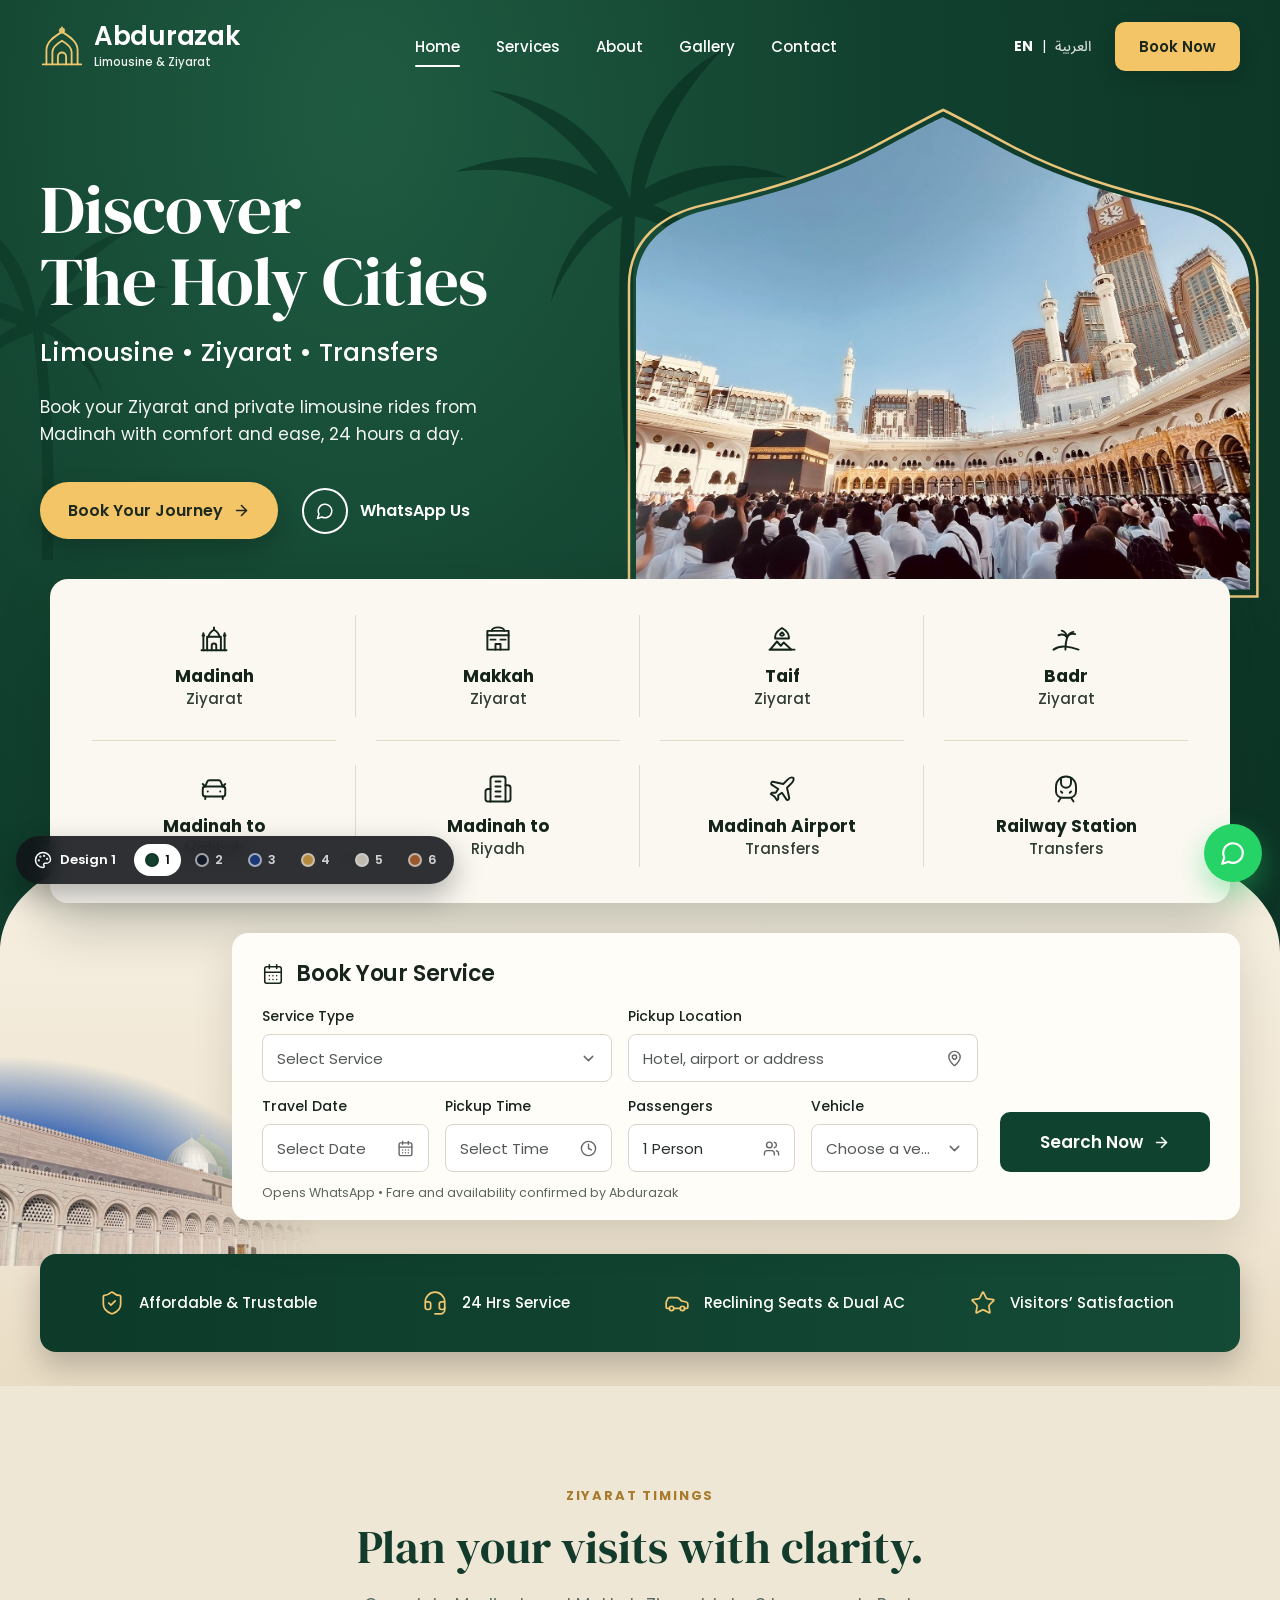
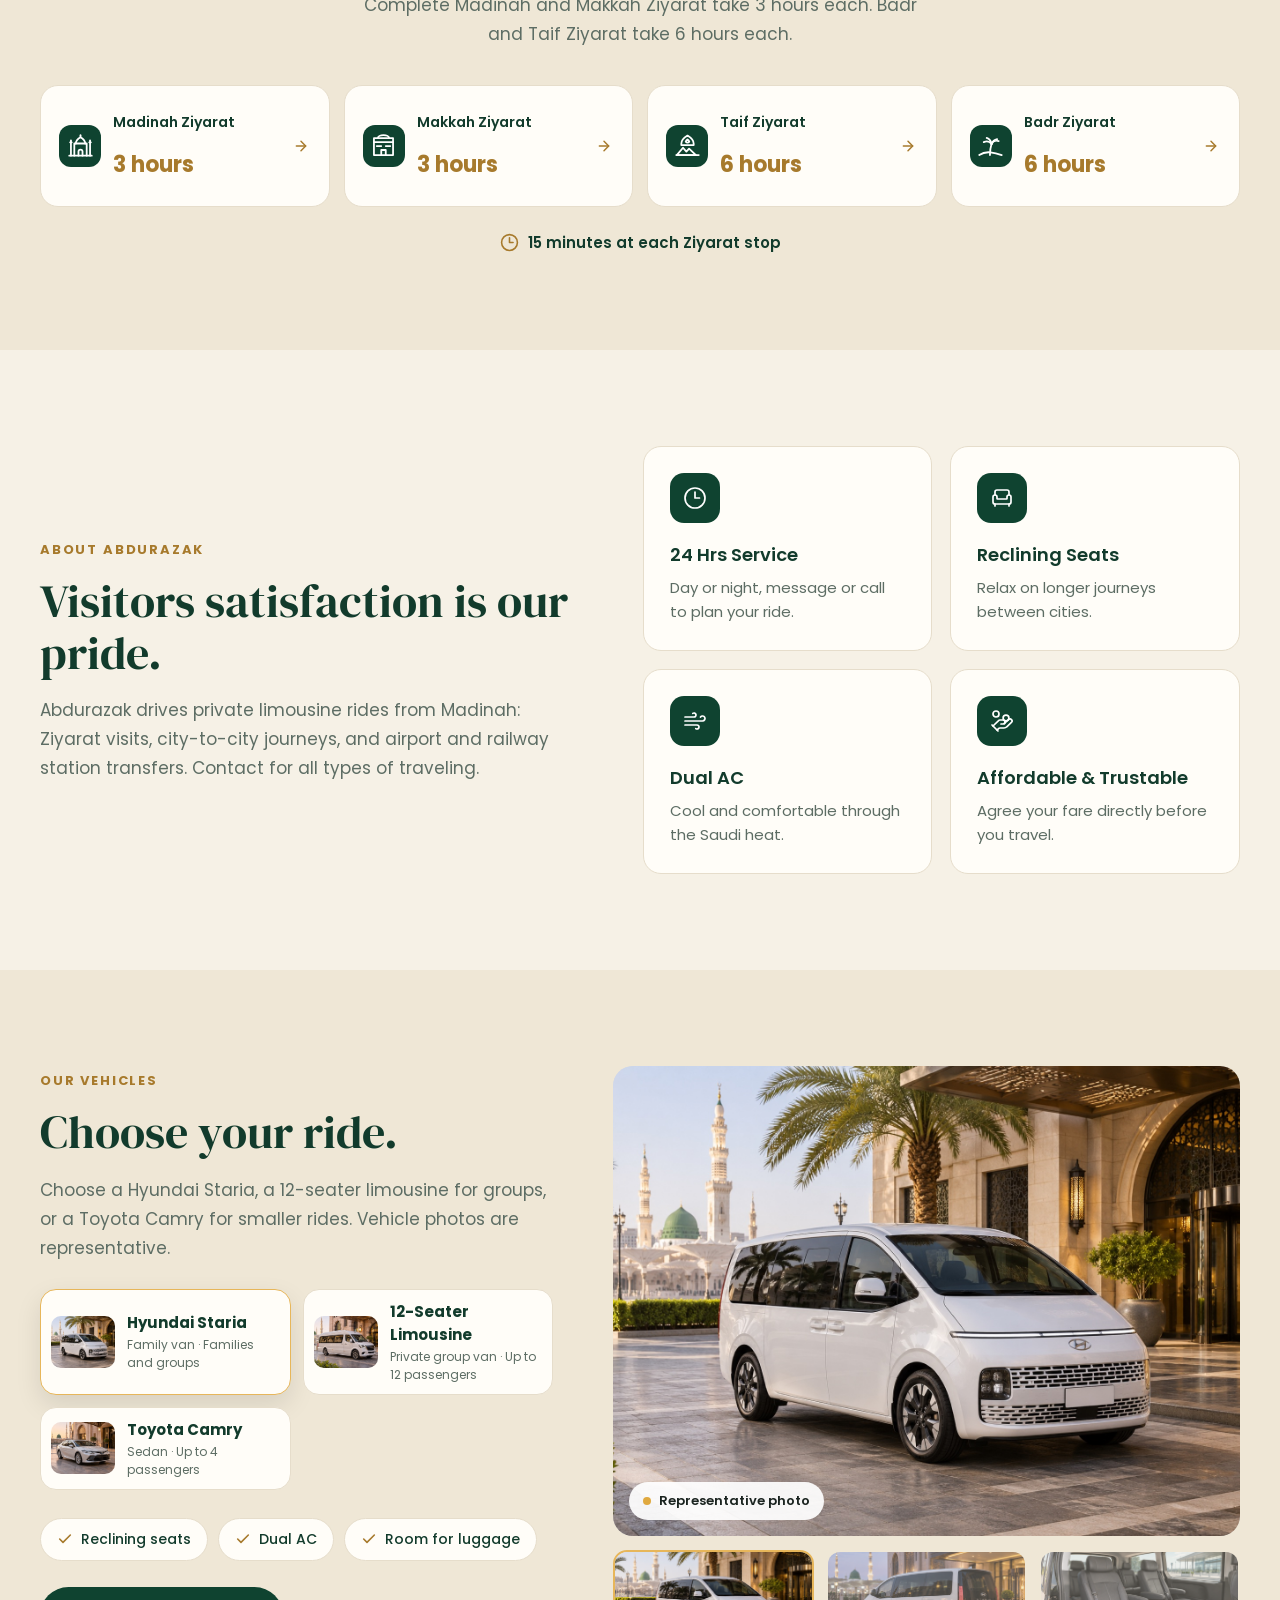
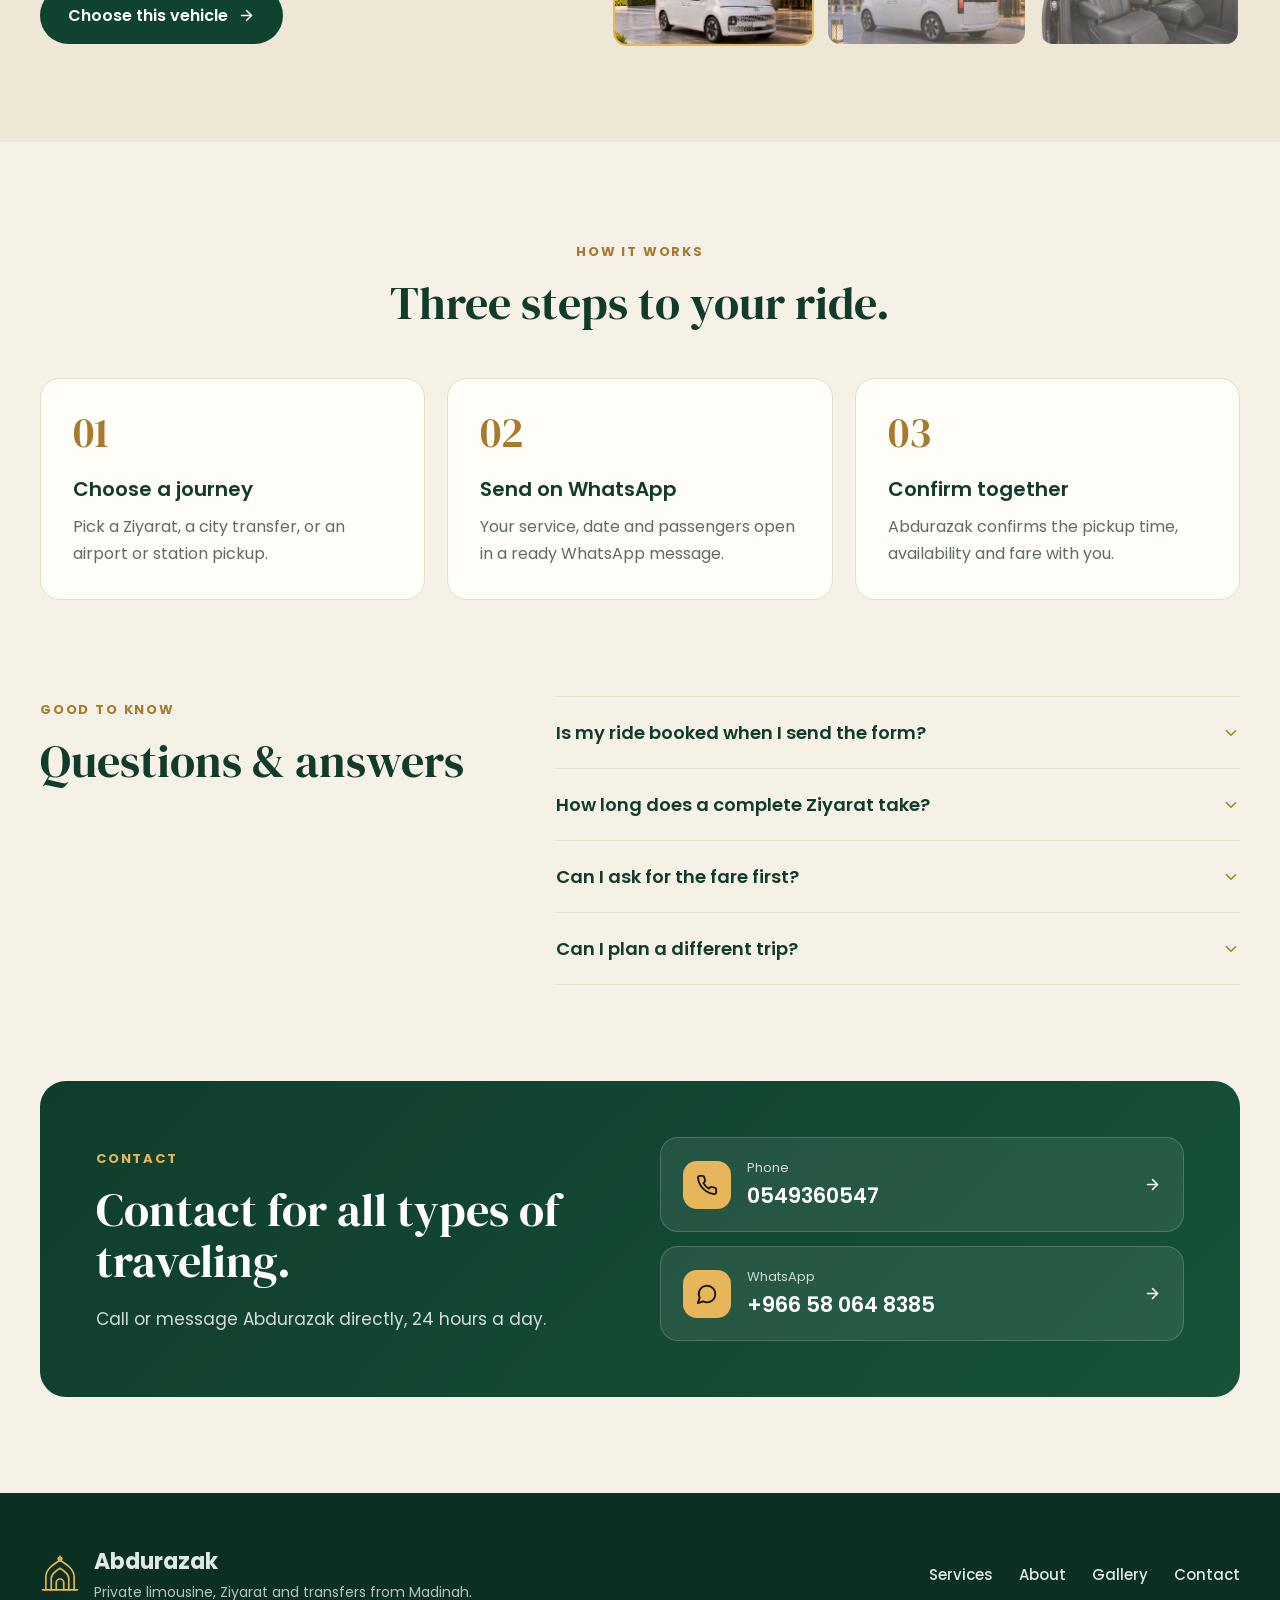
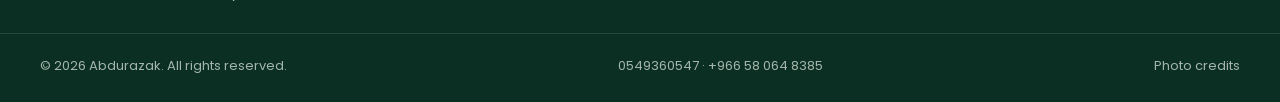
==== index.html @ 6a32e909 "Publish Abdurazak Limousine website" ====
<!doctype html>
<html lang="en">
  <head>
    <meta charset="UTF-8" />
    <meta name="viewport" content="width=device-width, initial-scale=1.0" />
    <meta name="theme-color" content="#123f2e" />
    <meta name="description" content="Private limousine rides, Ziyarat journeys and airport transfers in Madinah, Makkah, Taif, Badr and Riyadh. Request your ride with Abdurazak on WhatsApp." />
    <title>Abdurazak Limousine | Madinah Ziyarat & Private Transfers</title>
    <link rel="icon" href="/favicon.svg" type="image/svg+xml" />
    <link rel="preconnect" href="https://fonts.googleapis.com" />
    <link rel="preconnect" href="https://fonts.gstatic.com" crossorigin />
    <link href="https://fonts.googleapis.com/css2?family=DM+Serif+Display&family=Noto+Naskh+Arabic:wght@500;600;700&family=Noto+Sans+Arabic:wght@400;500;600;700&family=Poppins:wght@400;500;600;700&display=swap" rel="stylesheet" />
    <script type="module" crossorigin src="/assets/index-DQQ8prH4.js"></script>
    <link rel="stylesheet" crossorigin href="/assets/index-BXxhXwgv.css">
  </head>
  <body>
    <div id="root"></div>
  </body>
</html>
---- assets/index-BXxhXwgv.css ----
:root{--sans: "Poppins", system-ui, -apple-system, "Segoe UI", sans-serif;--serif: "DM Serif Display", Georgia, "Times New Roman", serif;--ar-sans: "Noto Sans Arabic", "Poppins", system-ui, sans-serif;--ar-serif: "Noto Naskh Arabic", "Noto Sans Arabic", serif;color-scheme:light}*{box-sizing:border-box}html{scroll-behavior:smooth}body{margin:0;min-width:320px;font-family:var(--sans);-webkit-font-smoothing:antialiased;text-rendering:optimizeLegibility}img{display:block;max-width:100%}button,input,select{font:inherit;color:inherit}button{cursor:pointer}a{color:inherit;text-decoration:none}h1,h2,h3,p{margin:0}option{color:#17201c;background:#fff}:focus-visible{outline:3px solid #f0b94f;outline-offset:3px}section,[id]{scroll-margin-top:20px}.site{--head: var(--serif);--hdr-ink: #fff;--logo: #f0c66e;--book-bg: #f3c566;--book-ink: #1b261d;--book-radius: 10px;--nav-line: currentColor;min-height:100vh;background:var(--bg);color:var(--ink);overflow-x:clip;font-family:var(--sans)}html[lang=ar-SA] .site{--sans: var(--ar-sans);--serif: var(--ar-serif)}html[lang=ar-SA] h1,html[lang=ar-SA] h2{letter-spacing:0!important}[dir=rtl] .dir-arrow{transform:scaleX(-1)}.skip-link{position:absolute;top:8px;inset-inline-start:12px;z-index:100;width:1px;height:1px;overflow:hidden;clip-path:inset(50%);white-space:nowrap;background:#fff;color:#111;border-radius:8px}.skip-link:focus{width:auto;height:auto;padding:10px 16px;clip-path:none}.d-emerald{--bg: #f6f1e6;--surface: #fffdf8;--surface-alt: #efe7d6;--ink: #123b2c;--muted: #5d6d64;--accent: #e7b65a;--accent-text: #a77a2c;--brand: #0f4330;--brand-ink: #fff;--line: #e6ddcb;--panel: linear-gradient(135deg, #0f3d2c, #175239);--panel-ink: #fff;--footer-bg: #0b2f22;--footer-ink: #dfe9e3;--hdr-ink: #fff;--logo: #f0c66e;--book-bg: #f3c566;--book-ink: #1b261d}.d-midnight{--bg: #0a1222;--surface: #111c33;--surface-alt: #0d172c;--ink: #f3eee2;--muted: #a8b1c4;--accent: #e2b462;--accent-text: #e2b462;--brand: #e2b462;--brand-ink: #161006;--line: rgba(226, 180, 98, .2);--panel: linear-gradient(135deg, #16274f, #0c1630);--panel-ink: #fff;--footer-bg: #060b17;--footer-ink: #c9cfdd;--hdr-ink: #fff;--logo: #e2b462;--book-bg: linear-gradient(180deg, #f6d690, #d9a14a);--book-ink: #1a1408;--nav-line: #e2b462;color-scheme:dark}.d-sky{--head: var(--sans);--bg: #eef4fb;--surface: #fff;--surface-alt: #e2ebf7;--ink: #13306b;--muted: #566789;--accent: #d6a548;--accent-text: #2a5fc0;--brand: #173a8a;--brand-ink: #fff;--line: #d9e3f1;--panel: linear-gradient(135deg, #173a8a, #1f4fae);--panel-ink: #fff;--footer-bg: #0f2a66;--footer-ink: #dfe7f7;--hdr-ink: #13306b;--logo: #173a8a;--book-bg: #173a8a;--book-ink: #fff;--book-radius: 999px;--nav-line: #d6a548}.d-horizon{--bg: #fbfaf6;--surface: #fff;--surface-alt: #f2eee3;--ink: #1d2a24;--muted: #5d6862;--accent: #f2c160;--accent-text: #a97923;--brand: #123f2f;--brand-ink: #fff;--line: #ebe5d8;--panel: linear-gradient(120deg, #0f3a2b, #155038);--panel-ink: #fff;--footer-bg: #0e2f23;--footer-ink: #dfe9e3;--hdr-ink: #fff;--logo: #f2c160;--book-bg: #f3c566;--book-ink: #1d1a10;--nav-line: #fff}.d-heritage{--bg: #f3eee4;--surface: #fffdf9;--surface-alt: #ebe3d4;--ink: #133e2d;--muted: #5f6b5f;--accent: #c7a66b;--accent-text: #93733a;--brand: #174a33;--brand-ink: #fff;--line: #e2d9c8;--panel: linear-gradient(135deg, #174a33, #1f5c41);--panel-ink: #fff;--footer-bg: #123a28;--footer-ink: #e2ebe5;--hdr-ink: #1d2b24;--logo: #174a33;--book-bg: #174a33;--book-ink: #fff;--nav-line: #174a33}.d-dune{--head: var(--sans);--bg: #f8f1e6;--surface: #fffaf3;--surface-alt: #f1e4d2;--ink: #2a190f;--muted: #76604f;--accent: #f29a2e;--accent-text: #bf6512;--brand: #4b2614;--brand-ink: #fff;--line: #eadbc8;--panel: linear-gradient(135deg, #4b2614, #6a3719);--panel-ink: #fff;--footer-bg: #3a1d0e;--footer-ink: #f1e2d3;--hdr-ink: #fff;--logo: #fff;--book-bg: #4b2614;--book-ink: #fff;--nav-line: #fff}.hdr{position:relative;z-index:30;display:flex;align-items:center;justify-content:space-between;gap:24px;max-width:1360px;margin:0 auto;padding:22px 40px;color:var(--hdr-ink)}.brand{display:flex;align-items:center;gap:10px;flex-shrink:0}.logo-mark{color:var(--logo);flex-shrink:0}.brand-text strong{display:block;font-size:26px;font-weight:600;line-height:1;letter-spacing:-.01em}.brand-text small{display:block;margin-top:5px;font-size:11.5px;font-weight:500;opacity:.92;white-space:nowrap}.hdr-nav{display:flex;align-items:center;gap:36px}.hdr-nav a{position:relative;padding:6px 0;font-size:15px;font-weight:500}.hdr-nav a.current:after{content:"";position:absolute;inset-inline:0;bottom:-3px;height:2px;border-radius:2px;background:var(--nav-line)}.hdr-nav a:hover{opacity:.8}.hdr-actions{display:flex;align-items:center;gap:22px}.lang-toggle{display:flex;align-items:center;gap:7px;font-size:14px}.lang-toggle button{border:0;background:none;padding:4px 2px;font-weight:500;opacity:.82}.lang-toggle button.on{font-weight:700;opacity:1}.lang-toggle button[lang=ar]{font-family:var(--ar-sans)}.hdr-book{border:0;border-radius:var(--book-radius);padding:13px 24px;background:var(--book-bg);color:var(--book-ink);font-size:15px;font-weight:600;white-space:nowrap;box-shadow:0 8px 20px #00000024;transition:transform .2s}.hdr-book:hover{transform:translateY(-1px)}.hdr-menu{display:none;border:0;background:none;color:var(--hdr-ink);padding:6px}.hero-actions{display:flex;align-items:center;flex-wrap:wrap;gap:24px}.btn{display:inline-flex;align-items:center;justify-content:center;gap:10px;border:0;border-radius:999px;padding:16px 28px;font-size:16px;font-weight:600;white-space:nowrap;transition:transform .2s,box-shadow .2s,filter .2s}.btn:hover{transform:translateY(-2px);filter:brightness(1.04)}.btn-gold{background:#f3c566;color:#1d2a1f;box-shadow:0 10px 24px #0003}.btn-goldgrad{background:linear-gradient(180deg,#f6d690,#d79f47);color:#1a1408;border-radius:14px;padding:17px 34px;box-shadow:0 10px 26px #d99f4740}.btn-ghost-gold{background:#0a122266;color:#fff;border:1px solid rgba(226,180,98,.75);border-radius:14px;padding:16px 28px}.btn-navy{background:#173a8a;color:#fff;box-shadow:0 10px 22px #173a8a40}.btn-green{background:#174a33;color:#fff;box-shadow:0 10px 22px #174a3338}.btn-light{background:#fbf8f2;color:#1d2b24;border:1px solid #e1d8c8;box-shadow:0 6px 16px #3c2d141a;padding:14px 24px;font-size:15px}.btn-brown{background:#4b2614;color:#fff;box-shadow:0 10px 22px #4b261440}.wa-circle{display:inline-flex;align-items:center;gap:12px;font-size:16px;font-weight:600;color:var(--ink)}.wa-circle.light{color:#fff}.wa-circle-ring{display:grid;place-items:center;width:46px;height:46px;border:2px solid currentColor;border-radius:50%;transition:background .2s}.wa-circle:hover .wa-circle-ring{background:#ffffff26}.sg{position:relative;z-index:3}.sg-item{position:relative;display:flex;flex-direction:column;align-items:center;justify-content:center;gap:12px;border:0;background:none;padding:22px 12px;color:inherit;text-align:center;transition:background .2s,transform .2s,box-shadow .2s}.sg-icon{display:grid;place-items:center}.sg-label{display:flex;flex-direction:column;gap:1px}.sg-label strong{font-size:17px;font-weight:700;line-height:1.25}.sg-label span{font-size:15px;font-weight:500;line-height:1.3;opacity:.88}.sg-item.is-selected{box-shadow:inset 0 0 0 2px var(--accent)}.sg-photo{display:block;width:100%;overflow:hidden;border-radius:10px;box-shadow:0 6px 16px #14285029}.sg-photo img{width:100%;height:100%;object-fit:cover;transition:transform .45s}.sg-item:hover .sg-photo img{transform:scale(1.06)}.sg-cells{display:grid;grid-template-columns:repeat(4,minmax(0,1fr));max-width:1180px;margin:0 auto;padding:12px 22px;border-radius:18px;background:#fbf8f1;color:#14241b;box-shadow:0 22px 50px #081e1438}.sg-cells .sg-item{min-height:150px;border-radius:12px}.sg-cells .sg-item:hover{background:#00000009}.sg-cells .sg-item:not(:nth-child(4n)):after{content:"";position:absolute;inset-inline-end:0;top:16%;bottom:16%;width:1px;background:#e2dbcc}.sg-cells .sg-item:nth-child(-n+4):before{content:"";position:absolute;inset-inline:7%;bottom:0;height:1px;background:#e2dbcc}.qb{position:relative;z-index:3;display:grid;column-gap:22px;row-gap:16px;align-items:end;--qb-field: #fff;--qb-line: #d9d6cc;--qb-ink: #2a2f2c;--qb-btn: #174a33;--qb-btn-ink: #fff}.qb-row{grid-template-columns:minmax(0,1fr) auto;grid-template-areas:"title title" "fields submit" "msg msg"}.qb-stack{grid-template-columns:minmax(0,1fr);grid-template-areas:"title" "fields" "submit" "msg"}.qb-inline{grid-template-columns:auto minmax(0,1fr) auto;grid-template-areas:"title fields submit" "msg msg msg"}.qb-title{grid-area:title;display:flex;align-items:center;gap:12px}.qb-title h2{font-family:var(--sans);font-size:22px;font-weight:600;letter-spacing:-.01em}.qb-title-icon{display:grid;place-items:center}.qb-fields{grid-area:fields;display:grid;grid-template-columns:repeat(12,minmax(0,1fr));gap:14px 16px}.qf-service,.qf-location{grid-column:span 6}.qf-date,.qf-time,.qf-pax,.qf-vehicle{grid-column:span 3}.qb-field{display:flex;flex-direction:column;gap:7px;min-width:0;font-size:14px;font-weight:500}.qb-trigger{position:relative;display:flex;align-items:center;gap:10px;width:100%;height:48px;padding:0 14px;border:1px solid var(--qb-line);border-radius:8px;background:var(--qb-field);color:var(--qb-ink);font-size:15px;font-weight:400;text-align:start;transition:border-color .2s,box-shadow .2s}.qb-trigger:hover{border-color:color-mix(in srgb,var(--qb-line) 45%,var(--accent))}.qb-trigger.is-open,.qb-trigger:focus-visible{outline:none;border-color:var(--accent);box-shadow:0 0 0 3px color-mix(in srgb,var(--accent) 24%,transparent)}.qb-trigger[aria-invalid=true]{border-color:#d0453a;box-shadow:0 0 0 3px #d0453a24}.qb-trigger-text{flex:1;min-width:0;overflow:hidden;text-overflow:ellipsis;white-space:nowrap}.qb-trigger.is-empty .qb-trigger-text{opacity:.8}.qb-trigger-icon{display:grid;place-items:center;flex-shrink:0;opacity:.72}.qb-trigger-icon svg{transition:transform .2s}.qb-trigger.is-open .qb-trigger-icon .lucide-chevron-down{transform:rotate(180deg)}.qb-plus{display:inline-grid;place-items:center;min-width:28px;height:22px;margin-inline-start:4px;padding:0 7px;border-radius:999px;background:var(--qb-btn);color:var(--qb-btn-ink);font-size:12px;font-weight:700;vertical-align:1px}.qb-submit{grid-area:submit;display:inline-flex;align-items:center;justify-content:center;gap:10px;height:56px;padding:0 30px;border:0;border-radius:10px;background:var(--qb-btn);color:var(--qb-btn-ink);font-size:17px;font-weight:600;white-space:nowrap;transition:transform .2s,filter .2s}.qb-submit:hover{transform:translateY(-2px);filter:brightness(1.06)}.qb-stack .qb-submit{width:100%}.qb-msg{grid-area:msg;margin-top:-4px;font-size:12.5px;opacity:.7}.qb-error{color:#c6392d;font-weight:600;opacity:1}.qb-warn{color:#b26a00;font-weight:600;opacity:1}.d-midnight .qb-warn,.d-dune .qb-warn{color:#ffc56b}.veh-trigger{display:inline-flex;align-items:center;gap:9px;max-width:100%;vertical-align:middle}.veh-trigger img{flex-shrink:0;width:36px;height:26px;border-radius:6px;object-fit:cover;object-position:center 62%}.veh-trigger span{overflow:hidden;text-overflow:ellipsis}.trust{display:grid;grid-template-columns:repeat(4,minmax(0,1fr));margin:0;padding:0;list-style:none}.trust li{display:flex;align-items:center;justify-content:center;gap:14px;padding:6px 10px;font-size:15px;font-weight:500;line-height:1.3}.trust svg{flex-shrink:0}.stage{position:relative;overflow:hidden}.stage-emerald{background:radial-gradient(ellipse at 28% 8%,#1f5b41,#11402e 42%,#0b2f22);color:#fff}.em-palm{position:absolute;z-index:0;color:#062a1d;pointer-events:none}.em-palm-a{top:-30px;inset-inline-start:34%;width:360px;opacity:.55;transform:rotate(-4deg)}.em-palm-b{top:140px;inset-inline-start:-90px;width:280px;opacity:.35;transform:scaleX(-1)}.em-hero{position:relative;z-index:2;display:grid;grid-template-columns:minmax(0,1fr) minmax(0,1.08fr);gap:36px;max-width:1360px;margin:0 auto;padding:24px 40px 0}.em-copy{padding-top:56px;padding-bottom:150px}.em-copy h1{font-family:var(--head);font-weight:400;font-size:clamp(46px,5.4vw,80px);line-height:1.04;letter-spacing:-.01em}.em-sub{margin:16px 0 22px;font-size:clamp(20px,2vw,30px);font-weight:500}.em-desc{max-width:470px;margin-bottom:34px;font-size:17px;line-height:1.6;opacity:.95}.em-arch{position:relative;align-self:start;aspect-ratio:1.3;margin-inline-end:-10px}.em-arch img{width:100%;height:100%;object-fit:cover;clip-path:url(#clip-arch-onion)}.em-arch-line,.hr-arch-line,.mn-arc{position:absolute;pointer-events:none;overflow:visible}.em-arch-line{top:-7px;right:-7px;bottom:-7px;left:-7px;width:calc(100% + 14px);height:calc(100% + 14px);color:#e9c47b}.em-arch-line path{stroke-width:2.5}.em-lower{position:relative;z-index:3;margin-top:-110px;padding:0 40px 34px}.em-cream{position:absolute;top:130px;right:0;bottom:0;left:0;background:linear-gradient(180deg,#f8f2e6,#efe5d2 75%,#e9dcc4);clip-path:url(#clip-arch-onion)}.em-mosque{position:absolute;z-index:1;bottom:120px;inset-inline-start:0;width:min(34%,500px);-webkit-mask-image:radial-gradient(ellipse 100% 100% at 0% 100%,#000 45%,transparent 74%);mask-image:radial-gradient(ellipse 100% 100% at 0% 100%,#000 45%,transparent 74%)}[dir=rtl] .em-mosque{-webkit-mask-image:radial-gradient(ellipse 100% 100% at 100% 100%,#000 45%,transparent 74%);mask-image:radial-gradient(ellipse 100% 100% at 100% 100%,#000 45%,transparent 74%)}.d-emerald .sg-cells .sg-icon{color:#14241b}.qb-emerald{max-width:1100px;margin:30px 0 0 auto;margin-inline:auto 0;padding:24px 30px 18px;border-radius:16px;background:#fffdf8;color:#17241d;box-shadow:0 18px 40px #28231424}.d-emerald .qb-emerald{margin-inline-start:max(16%,calc((100% - 1180px)/2 + 120px));margin-inline-end:max(0px,calc((100% - 1280px)/2))}.qb-emerald .qb-submit{background:#10432f;height:60px;padding:0 40px}.trust-emerald{position:relative;z-index:2;max-width:1280px;margin:34px auto 0;padding:30px 24px;border-radius:16px;background:linear-gradient(90deg,#0d3a29,#144b36);color:#fff;box-shadow:0 14px 30px #00000038}.trust-emerald svg{color:#f0c66e}.stage-midnight{background:radial-gradient(ellipse at 74% 18%,#1b2e59,#0d1832 42%,#070d1b);color:#fff}.mn-orn{position:absolute;z-index:0;bottom:0;width:230px;color:#e2b46233;pointer-events:none}.mn-orn-a{inset-inline-start:0}.mn-orn-b{inset-inline-end:0;transform:scaleX(-1)}.mn-hero{position:relative;z-index:2;max-width:1360px;min-height:540px;margin:0 auto;padding:16px 40px 0}.mn-copy{position:relative;z-index:3;max-width:620px;padding-top:54px;padding-bottom:70px}.mn-kicker{font-size:17px;font-weight:600;letter-spacing:.07em;color:#e2b462}.mn-copy h1{margin:18px 0 22px;font-family:var(--head);font-weight:400;font-size:clamp(44px,5vw,76px);line-height:1.08}.mn-sub{max-width:560px;margin-bottom:34px;font-size:clamp(18px,1.7vw,25px);line-height:1.45}.mn-visual{position:absolute;z-index:1;top:-96px;inset-inline-end:calc(-1*max(0px,(100vw - 1360px) / 2));width:64%;height:calc(100% + 150px)}.mn-visual img{width:100%;height:100%;object-fit:cover;object-position:62% 40%;-webkit-mask-image:linear-gradient(to right,transparent 0%,#000 34%),linear-gradient(to top,transparent 0%,#000 30%);-webkit-mask-composite:source-in;mask-image:linear-gradient(to right,transparent 0%,#000 34%),linear-gradient(to top,transparent 0%,#000 30%);mask-composite:intersect}[dir=rtl] .mn-visual img{-webkit-mask-image:linear-gradient(to left,transparent 0%,#000 34%),linear-gradient(to top,transparent 0%,#000 30%);mask-image:linear-gradient(to left,transparent 0%,#000 34%),linear-gradient(to top,transparent 0%,#000 30%)}.mn-arc{z-index:2;top:20%;inset-inline-start:8%;width:62%;height:110%;color:#e2b462cc;-webkit-mask-image:linear-gradient(#000 40%,transparent 62%);mask-image:linear-gradient(#000 40%,transparent 62%)}.mn-arc path{stroke-width:1.5}.mn-lower{position:relative;z-index:4;max-width:1300px;margin:-28px auto 0;padding:0 40px 36px}.sg-tiles-dark{display:grid;grid-template-columns:repeat(4,minmax(0,1fr));gap:8px}.sg-tiles-dark .sg-item{min-height:140px;border:1px solid rgba(130,160,220,.2);border-radius:14px;background:linear-gradient(180deg,#1e2f58e0,#101c38eb);color:#fff;-webkit-backdrop-filter:blur(6px);backdrop-filter:blur(6px)}.sg-tiles-dark .sg-item:hover{border-color:#e2b4628c;transform:translateY(-2px)}.sg-tiles-dark .sg-icon{color:#e2b462}.sg-tiles-dark .sg-label strong,.sg-tiles-dark .sg-label span{font-weight:600;opacity:1}.qb-midnight{margin-top:18px;padding:26px 34px 18px;border:1px solid rgba(130,160,220,.2);border-radius:16px;background:linear-gradient(180deg,#162548eb,#0e1932f2);color:#fff;--qb-field: #0d1932;--qb-line: rgba(170, 190, 230, .38);--qb-ink: #fff;--qb-btn: linear-gradient(180deg, #f6d690, #d79f47);--qb-btn-ink: #1a1408}.qb-midnight .qb-title h2,.qb-midnight .qb-title-icon{color:#f0c470}.qb-midnight .qb-submit{flex-direction:column;gap:0;height:76px;min-width:210px;border-radius:12px}.trust-midnight{margin-top:26px}.trust-midnight li{flex-direction:column;gap:12px;padding:14px;border-inline-end:1px solid rgba(226,180,98,.14);text-align:center}.trust-midnight li:last-child{border:0}.trust-midnight svg{width:34px;height:34px;color:#e2b462}.stage-sky{background:linear-gradient(180deg,#f4f8fd,#eaf1fa 60%,#eef4fb);color:#13306b}.sk-visual{position:absolute;z-index:1;top:0;inset-inline-end:0;width:min(57%,900px);height:660px;filter:drop-shadow(0 20px 40px rgba(23,58,138,.18))}.sk-visual img{width:100%;height:100%;object-fit:cover;object-position:center 40%;clip-path:url(#clip-diagonal-ltr)}[dir=rtl] .sk-visual img{clip-path:url(#clip-diagonal-rtl)}.d-sky .lang-toggle{color:#fff;text-shadow:0 1px 6px rgba(10,30,80,.45)}.sk-hero{position:relative;z-index:2;max-width:1360px;min-height:470px;margin:0 auto;padding:44px 40px 0}.sk-copy{max-width:600px}.sk-copy h1{font-family:var(--head);font-weight:700;font-size:clamp(40px,4.6vw,68px);line-height:1.1;letter-spacing:-.025em}.sk-sub{margin:18px 0 26px;font-size:clamp(16px,1.5vw,21px);font-weight:600}.sk-checks{display:grid;gap:14px;margin:0 0 34px;padding:0;list-style:none;font-size:17px;color:#1f3566}.sk-checks li{display:flex;align-items:center;gap:12px}.sk-checks svg{flex-shrink:0;padding:4px;border-radius:50%;background:#1d7a47;color:#fff}.sk-lower{position:relative;z-index:3;max-width:1300px;margin:0 auto;padding:0 40px 40px}.sg-photos-panel{display:grid;grid-template-columns:repeat(4,minmax(0,1fr));padding:20px;border-radius:22px;background:#ffffffe6;box-shadow:0 22px 50px #19376e21;-webkit-backdrop-filter:blur(8px);backdrop-filter:blur(8px)}.sg-photos-panel .sg-item{gap:12px;padding:12px 18px 16px;color:#13306b;border-radius:14px}.sg-photos-panel .sg-item:hover{background:#f2f6fc}.sg-photos-panel .sg-item:not(:nth-child(4n)):after{content:"";position:absolute;inset-inline-end:0;top:52%;bottom:10%;width:1px;background:#dbe3ef}.sg-photos-panel .sg-photo{aspect-ratio:16 / 10}.sg-photos-panel .sg-label strong{font-size:17px}.sk-bottom{display:grid;grid-template-columns:1.75fr 1fr;gap:28px;align-items:stretch;margin-top:22px}.qb-sky{padding:26px 30px 18px;border-radius:18px;background:#fff;color:#13306b;box-shadow:0 16px 40px #19376e1a;--qb-line: #cfd9ea;--qb-ink: #1d2f57;--qb-btn: #173a8a}.qb-sky .qb-title h2{font-weight:700;color:#13306b}.qb-sky .qb-submit{height:54px}.sk-quote{position:relative;display:flex;flex-direction:column;align-items:center;justify-content:flex-start;gap:10px;padding:30px 20px 0;overflow:hidden;color:#13306b;text-align:center}.sk-quote-orn{font-size:26px;color:#6d8fcf}.sk-quote p{position:relative;z-index:1;font-size:22px;font-weight:700;line-height:1.35}.sk-sketch{width:100%;max-width:360px;height:auto;margin-top:auto;color:#23479a}.stage-horizon{min-height:780px;background:#2b2440;color:#fff}.hz-bg{position:absolute;top:0;right:0;bottom:0;left:0;z-index:0;width:100%;height:100%;object-fit:cover;object-position:center 62%}.stage-horizon:before{content:"";position:absolute;top:0;right:0;bottom:0;left:0;z-index:1;background:linear-gradient(90deg,#101426bd,#10142661 46%,#1014260d 76%),linear-gradient(180deg,rgba(24,34,78,.5) 0%,transparent 26%)}[dir=rtl] .stage-horizon:before{background:linear-gradient(270deg,#101426bd,#10142661 46%,#1014260d 76%),linear-gradient(180deg,rgba(24,34,78,.5) 0%,transparent 26%)}.stage-horizon .hdr,.hz-hero{position:relative;z-index:2}.hz-hero{display:grid;grid-template-columns:minmax(0,1fr) minmax(0,1fr);gap:30px;align-items:center;max-width:1360px;margin:0 auto;padding:36px 40px 170px}.hz-copy h1{font-family:var(--head);font-weight:400;font-size:clamp(46px,5.4vw,82px);line-height:1.04;text-shadow:0 4px 24px rgba(0,0,0,.25)}.hz-sub{margin:18px 0;font-size:clamp(20px,2vw,28px);font-weight:600}.hz-desc{max-width:470px;margin-bottom:32px;font-size:17px;line-height:1.6}.hz-polaroids{position:relative;height:470px}.polaroid{position:absolute;margin:0;padding:10px;border-radius:6px;background:#fff;box-shadow:0 20px 44px #00000061;transition:transform .3s}.polaroid img{width:100%;height:100%;object-fit:cover;border-radius:2px}.polaroid:hover{z-index:5}.polaroid-1{top:24%;inset-inline-start:4%;z-index:2;width:42%;aspect-ratio:1 / 1.05;transform:rotate(-4deg)}.polaroid-2{top:0;inset-inline-end:3%;z-index:1;width:44%;aspect-ratio:1.08;transform:rotate(5deg)}.polaroid-3{top:50%;inset-inline-end:0;z-index:3;width:44%;aspect-ratio:1.08;transform:rotate(4deg)}.hz-lower{position:relative;z-index:3;margin-top:-120px;padding:58px 40px 40px;border-radius:50% 50% 0 0/120px 120px 0 0;background:var(--bg)}.hz-title{display:flex;align-items:center;justify-content:center;gap:26px;margin-bottom:30px;font-family:var(--sans);font-size:30px;font-weight:700;color:#1d2a24}.hz-title span{width:90px;height:2px;background:linear-gradient(90deg,transparent,#c9a45c)}.hz-title span:last-child{background:linear-gradient(90deg,#c9a45c,transparent)}.sg-photos-row{display:grid;grid-template-columns:repeat(8,minmax(0,1fr));gap:16px;max-width:1300px;margin:0 auto}.sg-photos-row .sg-item{gap:12px;padding:0 0 6px;color:#1d2a24}.sg-photos-row .sg-photo{aspect-ratio:1 / .92;border-radius:12px}.sg-photos-row .sg-label strong,.sg-photos-row .sg-label span{font-size:16px;font-weight:500;opacity:1}.hz-ready{position:relative;display:grid;grid-template-columns:auto 1fr auto;gap:26px;align-items:center;max-width:1300px;margin:34px auto 0;padding:30px 40px;overflow:hidden;border-radius:18px;background:linear-gradient(90deg,#0f3a2b,#134634 42%,#1f4038);color:#fff;box-shadow:0 18px 40px #0f3a2b40}.hz-ready-photo{position:absolute;top:0;bottom:0;inset-inline-end:0;width:62%;height:100%;object-fit:cover;object-position:70% 22%;opacity:.9;-webkit-mask-image:linear-gradient(to right,transparent 0%,#000 55%);mask-image:linear-gradient(to right,transparent 0%,#000 55%)}[dir=rtl] .hz-ready-photo{-webkit-mask-image:linear-gradient(to left,transparent 0%,#000 55%);mask-image:linear-gradient(to left,transparent 0%,#000 55%)}.hz-ready:after{content:"";position:absolute;top:0;right:0;bottom:0;left:0;background:linear-gradient(180deg,transparent 40%,rgba(15,58,43,.35));pointer-events:none}.hz-ready>:not(.hz-ready-photo){position:relative;z-index:1}.hz-plane{transform:rotate(-24deg)}[dir=rtl] .hz-plane{transform:scaleX(-1) rotate(-24deg)}.hz-ready h3{font-size:27px;font-weight:700}.hz-ready p{margin-top:4px;font-size:16px;opacity:.92}.qb-horizon{margin-top:30px;padding:26px 30px 18px;border:1px solid var(--line);border-radius:18px;background:var(--surface);color:var(--ink);--qb-btn: #f3c566;--qb-btn-ink: #1d1a10}.stage-heritage{padding-bottom:46px;background:radial-gradient(ellipse at 80% 0%,#fbf8f2,#f3eee4,#ede5d7);color:#1d2b24}.hr-hero{display:grid;grid-template-columns:minmax(0,1fr) minmax(0,1fr);gap:30px;align-items:center;max-width:1360px;margin:0 auto;padding:18px 40px 0}.hr-copy h1{font-family:var(--head);font-weight:400;font-size:clamp(44px,5vw,78px);line-height:1.06;color:#133e2d}.hr-sub{max-width:520px;margin:22px 0 32px;font-size:clamp(18px,1.7vw,24px);line-height:1.45;color:#1f2b25}.hr-arch{position:relative;aspect-ratio:1.36;margin:10px 0 0}.hr-arch img{width:100%;height:100%;object-fit:cover;clip-path:url(#clip-arch-round)}.hr-arch-line{top:-9px;right:-9px;bottom:-9px;left:-9px;width:calc(100% + 18px);height:calc(100% + 18px);color:#e4d8c2;filter:drop-shadow(0 6px 14px rgba(80,60,30,.18))}.hr-arch-line path{stroke-width:8}.sg-tiles-row{display:grid;grid-template-columns:repeat(8,minmax(0,1fr));gap:10px;max-width:1300px;margin:-34px auto 0;padding:0 40px}.sg-tiles-row .sg-item{gap:10px;min-height:132px;padding:16px 6px;border:1px solid #e3d9c7;border-radius:12px;background:linear-gradient(180deg,#f4eee3,#ece4d6);color:#1d2b24;box-shadow:0 8px 20px #503c1e14}.sg-tiles-row .sg-item:hover{transform:translateY(-3px);background:#fbf8f2}.sg-tiles-row .sg-label strong,.sg-tiles-row .sg-label span{font-size:14px;font-weight:500;opacity:1}.hr-plan{display:grid;grid-template-columns:.82fr 1.1fr;align-items:center;max-width:1300px;margin:28px auto 0;padding:0 40px}.hr-train{position:relative;z-index:1;aspect-ratio:1.9;overflow:hidden;border-radius:16px;box-shadow:0 14px 30px #3c2d1426}.hr-train img{width:100%;height:100%;object-fit:cover;object-position:center 45%}.qb-heritage{margin-inline-start:-14px;padding:24px 28px 16px;border-radius:16px;background:#fffdf9;color:#1d2b24;box-shadow:0 16px 38px #3c2d1421;--qb-line: #ddd3c2;--qb-btn: #174a33}.qb-heritage .qb-title-icon{display:none}.qb-heritage .qb-title h2{font-size:22px;font-weight:600}.trust-heritage{max-width:1160px;margin:32px auto 0;padding:0 40px;color:#1d2b24}.trust-heritage li{font-weight:600}.stage-dune{background:#f8f1e6;color:#2a190f}.dn-photo{position:absolute;inset:0 0 auto;z-index:0;height:780px;overflow:hidden}.dn-photo img{width:100%;height:100%;object-fit:cover;object-position:center 62%}.dn-photo:after{content:"";position:absolute;top:0;right:0;bottom:0;left:0;background:linear-gradient(90deg,#fcdebab8,#fad4aa61 42%,#fad4aa00 70%),linear-gradient(180deg,rgba(196,98,40,.35) 0%,transparent 30%,transparent 78%,#f8f1e6 100%)}[dir=rtl] .dn-photo:after{background:linear-gradient(270deg,#fcdebab8,#fad4aa61 42%,#fad4aa00 70%),linear-gradient(180deg,rgba(196,98,40,.35) 0%,transparent 30%,transparent 78%,#f8f1e6 100%)}.stage-dune .hdr{z-index:30}.d-dune .hdr-nav a,.d-dune .lang-toggle{text-shadow:0 1px 8px rgba(90,40,10,.35)}.d-dune .brand{color:#fff;text-shadow:0 1px 8px rgba(90,40,10,.3)}.dn-hero{position:relative;z-index:2;max-width:1360px;min-height:560px;margin:0 auto;padding:50px 40px 150px}.dn-copy{max-width:600px}.dn-copy h1{font-family:var(--head);font-weight:700;font-size:clamp(40px,4.6vw,70px);line-height:1.08;letter-spacing:-.025em;color:#24140b}.dn-sub{margin:18px 0 14px;font-size:clamp(18px,1.6vw,24px);font-weight:600}.dn-desc{max-width:440px;margin-bottom:30px;font-size:17px;line-height:1.6}.dn-lower{position:relative;z-index:3;max-width:1300px;margin:-128px auto 0;padding:0 40px 40px}.d-dune .sg-cells{max-width:1120px;background:#fdf8f0;color:#2a190f;box-shadow:0 22px 50px #5a2d0f33}.dn-bar{margin-top:28px;padding:26px 34px 16px;border-radius:18px;background:linear-gradient(180deg,#5b3019,#42210f);color:#fff;box-shadow:0 18px 40px #42210f4d}.qb-dune{--qb-field: rgba(255, 255, 255, .06);--qb-line: rgba(255, 255, 255, .3);--qb-ink: #fff;--qb-btn: linear-gradient(180deg, #f7ab43, #ec8a1f);--qb-btn-ink: #2a160a;column-gap:26px}.qb-dune .qb-title{align-self:center}.qb-dune .qb-title-icon{color:#f4b75c}.qb-dune .qb-title h2{font-size:20px;font-weight:600;white-space:nowrap}.qb-dune .qb-msg{color:#f1dcc8}.trust-dune{margin-top:18px;padding-top:16px;border-top:1px solid rgba(255,255,255,.16)}.trust-dune svg{width:24px;height:24px}.d-emerald{--pop-bg: #fffdf8;--pop-ink: #14241b;--pop-muted: #6b7a71;--pop-line: #ece5d6;--pop-line-strong: #d8cfbd;--pop-hover: #f4efe4;--pop-soft: #eef5f0;--pop-accent: #10432f;--pop-accent-ink: #fff;--pop-accent-strong: #10432f;--pop-icon-bg: #f1ece0;--pop-icon: #10432f;--pop-today: #d9a441;--pop-glow: rgba(16, 67, 47, .3)}.d-midnight{--pop-bg: #111d38;--pop-ink: #f4efe2;--pop-muted: #9aa5bd;--pop-line: rgba(160, 180, 225, .16);--pop-line-strong: rgba(160, 180, 225, .34);--pop-hover: rgba(255, 255, 255, .06);--pop-soft: rgba(226, 180, 98, .13);--pop-accent: #e2b462;--pop-accent-ink: #1a1408;--pop-accent-strong: #e9c47b;--pop-icon-bg: rgba(226, 180, 98, .12);--pop-icon: #e9c47b;--pop-today: #e2b462;--pop-glow: rgba(226, 180, 98, .32)}.d-sky{--pop-bg: #fff;--pop-ink: #13306b;--pop-muted: #6a7a99;--pop-line: #e3eaf5;--pop-line-strong: #cbd6e8;--pop-hover: #f2f6fc;--pop-soft: #eaf1fd;--pop-accent: #173a8a;--pop-accent-ink: #fff;--pop-accent-strong: #173a8a;--pop-icon-bg: #eef3fb;--pop-icon: #173a8a;--pop-today: #d6a548;--pop-glow: rgba(23, 58, 138, .3)}.d-horizon{--pop-bg: #fff;--pop-ink: #1d2a24;--pop-muted: #6b746f;--pop-line: #eee9de;--pop-line-strong: #dcd5c6;--pop-hover: #f7f4ec;--pop-soft: #f0f6f2;--pop-accent: #134634;--pop-accent-ink: #fff;--pop-accent-strong: #134634;--pop-icon-bg: #f4efe3;--pop-icon: #134634;--pop-today: #e0a93f;--pop-glow: rgba(19, 70, 52, .28)}.d-heritage{--pop-bg: #fffdf9;--pop-ink: #133e2d;--pop-muted: #6d766c;--pop-line: #ebe3d4;--pop-line-strong: #d9cfbc;--pop-hover: #f5efe4;--pop-soft: #eef4ef;--pop-accent: #174a33;--pop-accent-ink: #fff;--pop-accent-strong: #174a33;--pop-icon-bg: #f2ebde;--pop-icon: #174a33;--pop-today: #c7a66b;--pop-glow: rgba(23, 74, 51, .28)}.d-dune{--pop-bg: #fffaf3;--pop-ink: #2a190f;--pop-muted: #7e6655;--pop-line: #f0e3d1;--pop-line-strong: #e0cdb5;--pop-hover: #fbf0e2;--pop-soft: #fdf0df;--pop-accent: #e98a20;--pop-accent-ink: #2a160a;--pop-accent-strong: #b8620f;--pop-icon-bg: #fbeedb;--pop-icon: #8a4512;--pop-today: #4b2614;--pop-glow: rgba(233, 138, 32, .35)}.pop-root{position:relative;z-index:200;font-family:var(--sans);color:var(--pop-ink)}html[lang=ar-SA] .pop-root{--sans: var(--ar-sans);--serif: var(--ar-serif)}.pop-root button{font-family:inherit;cursor:pointer}.pop{position:fixed;z-index:201;width:340px;max-width:calc(100vw - 24px);padding:14px;border:1px solid var(--pop-line);border-radius:18px;background:var(--pop-bg);color:var(--pop-ink);box-shadow:0 24px 60px #0c14103d,0 4px 14px #0c141014;animation:pop-in .16s ease-out}@keyframes pop-in{0%{opacity:0;transform:translateY(6px) scale(.98)}}.pop-head{display:flex;flex-direction:column;gap:2px;padding:4px 6px 12px}.pop-head strong{font-size:16px;font-weight:600}.pop-head small{font-size:12.5px;color:var(--pop-muted)}.pop-primary{display:inline-flex;align-items:center;justify-content:center;gap:8px;padding:11px 22px;border:0;border-radius:12px;background:var(--pop-accent);color:var(--pop-accent-ink);font-size:14.5px;font-weight:600;box-shadow:0 8px 18px var(--pop-glow);transition:filter .15s,transform .15s}.pop-primary:hover{filter:brightness(1.07);transform:translateY(-1px)}.pop-wide{width:100%}.pop-badge{display:inline-grid;place-items:center;min-width:22px;height:22px;padding:0 6px;border-radius:999px;background:#ffffff3d;font-size:12px}.d-midnight .pop-badge,.d-dune .pop-badge{background:#00000024}.pop-ghost{padding:10px 12px;border:0;border-radius:10px;background:none;color:var(--pop-muted);font-size:14px;font-weight:600}.pop-ghost:hover:not(:disabled){background:var(--pop-hover);color:var(--pop-ink)}.pop-ghost:disabled{opacity:.4;cursor:default}.pop-chip{padding:8px 16px;border:1px solid var(--pop-line-strong);border-radius:999px;background:transparent;color:inherit;font-size:13.5px;font-weight:600;transition:background .15s}.pop-chip:hover{background:var(--pop-hover)}.pop-chip.on{border-color:var(--pop-accent);background:var(--pop-accent);color:var(--pop-accent-ink)}.pop :focus-visible{outline:2px solid var(--pop-accent);outline-offset:2px}.pop-services{display:flex;flex-direction:column;width:360px;max-height:min(580px,calc(100vh - 24px))}.pop-all{display:flex;align-items:center;gap:12px;width:100%;margin-bottom:6px;padding:12px;border:1.5px dashed var(--pop-line-strong);border-radius:12px;background:transparent;color:inherit;font-size:14.5px;font-weight:600;text-align:start;transition:background .15s,border-color .15s}.pop-all:hover{background:var(--pop-hover)}.pop-all.on{border-style:solid;border-color:var(--pop-accent);background:var(--pop-soft)}.pop-all-count{margin-inline-start:auto;font-size:12px;color:var(--pop-muted)}.pop-list{flex:1;min-height:0;margin:0 -6px;padding:0 6px;overflow:auto;overscroll-behavior:contain}.pop-group{padding:4px 0}.pop-group+.pop-group{border-top:1px solid var(--pop-line)}.pop-group-label{display:block;padding:8px 8px 4px;font-size:11px;font-weight:700;letter-spacing:.1em;text-transform:uppercase;color:var(--pop-muted)}html[lang=ar-SA] .pop-group-label{font-size:12.5px;letter-spacing:0}.pop-option{display:flex;align-items:center;gap:12px;width:100%;padding:8px;border:0;border-radius:12px;background:transparent;color:inherit;font-size:14.5px;font-weight:500;text-align:start;transition:background .15s}.pop-option:hover{background:var(--pop-hover)}.pop-option.on{background:var(--pop-soft)}.pop-opt-icon{display:grid;place-items:center;flex-shrink:0;width:38px;height:38px;border-radius:11px;background:var(--pop-icon-bg);color:var(--pop-icon);transition:background .15s,color .15s}.pop-option.on .pop-opt-icon{background:var(--pop-accent);color:var(--pop-accent-ink)}.pop-opt-text{display:flex;flex:1;flex-direction:column;gap:3px;min-width:0}.pop-opt-text small{color:var(--pop-muted);font-size:11px;font-weight:500;line-height:1.35}.pop-check{display:grid;place-items:center;flex-shrink:0;width:22px;height:22px;border:1.5px solid var(--pop-line-strong);border-radius:7px;background:transparent;color:var(--pop-accent-ink);transition:background .15s,border-color .15s}.pop-option.on .pop-check,.pop-all.on .pop-check,.pop-all.some .pop-check{border-color:var(--pop-accent);background:var(--pop-accent)}.pop-foot{display:flex;align-items:center;justify-content:space-between;gap:10px;margin-top:6px;padding-top:12px;border-top:1px solid var(--pop-line)}.pop-calendar{width:336px}.cal-head{display:flex;align-items:center;justify-content:space-between;gap:8px;padding:2px 2px 12px}.cal-head strong{font-size:16px;font-weight:600}.cal-nav{display:grid;place-items:center;width:36px;height:36px;border:1px solid var(--pop-line-strong);border-radius:50%;background:transparent;color:inherit;transition:background .15s}.cal-nav:hover:not(:disabled){background:var(--pop-hover)}.cal-nav:disabled{opacity:.3;cursor:default}.cal-grid{display:grid;grid-template-columns:repeat(7,minmax(0,1fr));gap:4px 2px}.cal-wd{padding:2px 0 8px;font-size:11.5px;font-weight:600;text-align:center;text-transform:uppercase;letter-spacing:.04em;color:var(--pop-muted)}.cal-day{position:relative;display:grid;place-items:center;width:40px;height:40px;margin:0 auto;border:0;border-radius:50%;background:transparent;color:inherit;font-size:14px;font-weight:500;transition:background .12s,color .12s,transform .12s}.cal-day:hover:not(:disabled){background:var(--pop-hover);transform:scale(1.06)}.cal-day.is-today{box-shadow:inset 0 0 0 1.5px var(--pop-today);font-weight:700}.cal-day.is-today:after{content:"";position:absolute;bottom:5px;width:4px;height:4px;border-radius:50%;background:var(--pop-today)}.cal-day.is-selected{background:var(--pop-accent);color:var(--pop-accent-ink);box-shadow:0 6px 14px var(--pop-glow);font-weight:700}.cal-day.is-selected:after{background:var(--pop-accent-ink)}.cal-day.is-past{opacity:.28;text-decoration:line-through;cursor:not-allowed}.cal-foot{display:flex;align-items:center;gap:8px;margin-top:10px;padding-top:12px;border-top:1px solid var(--pop-line)}.cal-clear{margin-inline-start:auto}.pop-pax{width:310px}.pax-stepper{display:flex;align-items:center;justify-content:space-between;gap:12px;padding:6px 8px 18px}.pax-btn{display:grid;place-items:center;width:50px;height:50px;border:1.5px solid var(--pop-accent);border-radius:50%;background:transparent;color:var(--pop-accent-strong);transition:background .15s,color .15s,transform .15s}.pax-btn:hover:not(:disabled){background:var(--pop-accent);color:var(--pop-accent-ink);transform:scale(1.05)}.pax-btn:disabled{opacity:.3;cursor:default}.pax-value{display:flex;flex-direction:column;align-items:center;font-size:40px;font-weight:700;line-height:1}.pax-value small{margin-top:6px;font-size:12.5px;font-weight:500;color:var(--pop-muted)}.pax-chips{display:grid;grid-template-columns:repeat(8,minmax(0,1fr));gap:6px}.pax-chip{height:34px;border:1px solid var(--pop-line-strong);border-radius:10px;background:transparent;color:inherit;font-size:14px;font-weight:600;transition:background .15s}.pax-chip:hover{background:var(--pop-hover)}.pax-chip.on{border-color:var(--pop-accent);background:var(--pop-accent);color:var(--pop-accent-ink)}.pax-note{margin:12px 2px;font-size:12.5px;line-height:1.5;color:var(--pop-muted)}.d-midnight{--pop-error: #ff9d8c}.pop-location{display:flex;flex-direction:column;width:384px;max-height:min(620px,calc(100vh - 24px))}.loc-search{position:relative;display:flex;align-items:center;margin-bottom:10px}.loc-search input{width:100%;height:46px;padding:0 42px;border:1.5px solid var(--pop-line-strong);border-radius:12px;background:transparent;color:inherit;font:inherit;font-size:15px;outline:none;transition:border-color .15s,box-shadow .15s}.loc-search input::placeholder{color:var(--pop-muted)}.loc-search input:focus{border-color:var(--pop-accent);box-shadow:0 0 0 3px var(--pop-soft)}.loc-search-icon{position:absolute;inset-inline-start:14px;color:var(--pop-muted);pointer-events:none}.loc-clear{position:absolute;inset-inline-end:8px;display:grid;place-items:center;width:28px;height:28px;border:0;border-radius:50%;background:var(--pop-hover);color:inherit}.loc-typed{margin-bottom:6px;background:var(--pop-soft)}.loc-typed .pop-opt-icon{background:var(--pop-accent);color:var(--pop-accent-ink)}.loc-enter{flex-shrink:0;color:var(--pop-muted)}[dir=rtl] .loc-enter{transform:scaleX(-1)}.loc-gps{display:flex;align-items:center;gap:12px;width:100%;margin-bottom:8px;padding:10px;border:1.5px solid var(--pop-line);border-radius:14px;background:transparent;color:inherit;text-align:start;transition:background .15s,border-color .15s}.loc-gps:hover:not(:disabled){border-color:var(--pop-accent);background:var(--pop-hover)}.loc-gps:disabled{cursor:progress}.loc-gps-icon{display:grid;place-items:center;flex-shrink:0;width:40px;height:40px;border-radius:50%;background:var(--pop-accent);color:var(--pop-accent-ink);box-shadow:0 6px 14px var(--pop-glow)}.loc-gps-text{display:flex;flex-direction:column;gap:2px;min-width:0}.loc-gps-text strong{font-size:14.5px;font-weight:600}.loc-gps-text small{font-size:12.5px;line-height:1.4;color:var(--pop-muted)}.loc-gps.error{border-color:var(--pop-error, #c6392d)}.loc-gps.error small{color:var(--pop-error, #c6392d)}.loc-popular{display:block;padding:8px 8px 0;font-size:12.5px;font-weight:600;color:var(--pop-muted)}.loc-on{flex-shrink:0;color:var(--pop-accent-strong)}.loc-empty{padding:14px 8px;font-size:13px;color:var(--pop-muted)}.spin{animation:spin .9s linear infinite}@keyframes spin{to{transform:rotate(360deg)}}.pop-location.is-sheet{overflow:hidden}.pop-time{width:368px}.time-tabs{display:grid;grid-template-columns:repeat(4,minmax(0,1fr));gap:4px;margin-bottom:12px;padding:4px;border-radius:14px;background:var(--pop-hover)}.time-tab{display:flex;flex-direction:column;align-items:center;gap:4px;padding:9px 4px 8px;border:0;border-radius:10px;background:transparent;color:var(--pop-muted);font-size:12px;font-weight:600;transition:background .15s,color .15s}.time-tab:hover{color:var(--pop-ink)}.time-tab.on{background:var(--pop-bg);color:var(--pop-accent-strong);box-shadow:0 2px 10px #00000014}.d-midnight .time-tab.on{background:#e2b46229}.time-tab.closed{opacity:.45}.time-grid{display:grid;grid-template-columns:repeat(4,minmax(0,1fr));gap:8px}.time-slot{height:40px;border:1px solid var(--pop-line-strong);border-radius:10px;background:transparent;color:inherit;font-size:13.5px;font-weight:600;white-space:nowrap;transition:background .12s,border-color .12s,transform .12s}.time-slot:hover:not(:disabled){border-color:var(--pop-accent);background:var(--pop-hover);transform:translateY(-1px)}.time-slot.on{border-color:var(--pop-accent);background:var(--pop-accent);color:var(--pop-accent-ink);box-shadow:0 6px 14px var(--pop-glow)}.time-slot:disabled{opacity:.3;text-decoration:line-through;cursor:not-allowed}.time-note{margin:10px 2px 0;font-size:12.5px;color:var(--pop-muted)}.pop-time.is-sheet .time-slot{height:46px}.pop-vehicle{width:420px}.veh-list{display:grid;gap:10px}.veh-card{position:relative;display:grid;grid-template-columns:120px minmax(0,1fr) auto;align-items:center;gap:14px;width:100%;padding:8px;border:1.5px solid var(--pop-line);border-radius:16px;background:transparent;color:inherit;text-align:start;transition:border-color .15s,background .15s,transform .15s}.veh-card:hover{border-color:var(--pop-accent);background:var(--pop-hover)}.veh-card.on{border-color:var(--pop-accent);background:var(--pop-soft);box-shadow:0 8px 20px var(--pop-glow)}.veh-card .pop-check{margin-inline-end:6px}.veh-card.on .pop-check{border-color:var(--pop-accent);background:var(--pop-accent)}.veh-photo{position:relative;display:block;height:88px;overflow:hidden;border-radius:11px;background:var(--pop-hover)}.veh-photo img{width:100%;height:100%;object-fit:cover;object-position:center 62%}.veh-photo em{position:absolute;bottom:5px;inset-inline-start:5px;padding:2px 7px;border-radius:999px;background:#0000008c;color:#fff;font-size:10px;font-style:normal;font-weight:600}.veh-body{display:flex;flex-direction:column;gap:3px;min-width:0}.veh-body strong{font-size:15.5px;font-weight:700}.veh-body small{font-size:12.5px;color:var(--pop-muted)}.veh-feats{display:flex;flex-wrap:wrap;gap:5px;margin-top:4px}.veh-feats span{padding:3px 8px;border-radius:999px;background:var(--pop-icon-bg);color:var(--pop-icon);font-size:11.5px;font-weight:600}.veh-warn{margin-top:4px;font-size:11.5px;font-weight:600;line-height:1.4;color:#b26a00}.d-midnight .veh-warn{color:#ffc56b}.veh-card.tight:not(.on){opacity:.75}.pop-vehicle.is-sheet .veh-card{grid-template-columns:104px minmax(0,1fr) auto}.modal-root{position:fixed;top:0;right:0;bottom:0;left:0;z-index:300;display:grid;place-items:center;padding:24px;background:#080c0a9e;-webkit-backdrop-filter:blur(4px);backdrop-filter:blur(4px);font-family:var(--sans);animation:fade-in .2s ease-out}html[lang=ar-SA] .modal-root{--sans: var(--ar-sans);--serif: var(--ar-serif)}.modal-root button{font-family:inherit;cursor:pointer}.modal{position:relative;display:grid;grid-template-columns:minmax(0,1.12fr) minmax(0,1fr);grid-template-rows:minmax(0,1fr) auto;grid-template-areas:"gallery body" "gallery foot";width:min(1060px,100%);height:min(680px,calc(100vh - 48px));overflow:hidden;border:1px solid var(--pop-line);border-radius:24px;background:var(--pop-bg);color:var(--pop-ink);box-shadow:0 40px 100px #0006;animation:modal-in .24s ease-out}@keyframes modal-in{0%{opacity:0;transform:translateY(14px) scale(.98)}}.modal :focus-visible{outline:2px solid var(--pop-accent);outline-offset:2px}.modal-close{position:absolute;top:14px;inset-inline-end:14px;z-index:5;display:grid;place-items:center;width:40px;height:40px;border:0;border-radius:50%;background:var(--pop-bg);color:var(--pop-ink);box-shadow:0 6px 18px #0000002e;transition:transform .15s}.modal-close:hover{transform:rotate(90deg)}.modal-gallery{grid-area:gallery;display:flex;flex-direction:column;gap:10px;min-height:0;padding:14px;background:var(--pop-hover)}.mg-main{position:relative;flex:1;min-height:0;overflow:hidden;border-radius:16px;background:#111}.mg-main img{position:absolute;top:0;right:0;bottom:0;left:0;width:100%;height:100%;object-fit:contain;opacity:0;transform:scale(1.03);transition:opacity .45s ease,transform .6s ease}.mg-main img.on{opacity:1;transform:none}.mg-shade{position:absolute;inset:auto 0 0;height:45%;background:linear-gradient(transparent,#0000009e);pointer-events:none}.mg-caption{position:absolute;bottom:16px;inset-inline-start:18px;inset-inline-end:90px;color:#fff;font-size:16px;font-weight:600;text-shadow:0 2px 10px rgba(0,0,0,.4)}.mg-count{position:absolute;bottom:16px;inset-inline-end:16px;padding:4px 10px;border-radius:999px;background:#00000073;color:#fff;font-size:12.5px;font-weight:600}.mg-nav{position:absolute;top:50%;display:grid;place-items:center;width:42px;height:42px;margin-top:-21px;border:0;border-radius:50%;background:#ffffffe6;color:#17201c;box-shadow:0 6px 18px #00000040;opacity:.92;transition:transform .15s,opacity .15s}.mg-nav:hover{opacity:1;transform:scale(1.06)}.mg-prev{inset-inline-start:14px}.mg-next{inset-inline-end:14px}.mg-thumbs{display:grid;grid-template-columns:repeat(var(--n),minmax(0,1fr));gap:10px;flex-shrink:0}.mg-thumbs button{position:relative;height:74px;padding:0;overflow:hidden;border:2px solid transparent;border-radius:12px;background:none;opacity:.62;transition:opacity .15s,border-color .15s}.mg-thumbs button:hover{opacity:.9}.mg-thumbs button.on{border-color:var(--pop-accent);opacity:1}.mg-thumbs img{width:100%;height:100%;object-fit:cover}.modal-body{grid-area:body;min-height:0;overflow:auto;padding:34px 32px 16px;overscroll-behavior:contain}.modal-eyebrow{display:inline-flex;align-items:center;gap:8px;padding:6px 12px;border-radius:999px;background:var(--pop-icon-bg);color:var(--pop-icon);font-size:12.5px;font-weight:700;letter-spacing:.02em}.modal-body h2{margin:14px 0 10px;padding-inline-end:40px;font-family:var(--serif);font-size:32px;font-weight:400;line-height:1.15;color:var(--pop-ink)}.d-sky .modal-body h2,.d-dune .modal-body h2{font-family:var(--sans);font-weight:700;letter-spacing:-.02em}html[lang=ar-SA] .modal-body h2{font-weight:700;line-height:1.35}.modal-intro{font-size:15.5px;line-height:1.65;color:var(--pop-muted)}.modal-timing{margin-top:12px;padding:11px 14px;border:1px solid var(--pop-line);border-radius:10px;background:var(--pop-soft);color:var(--pop-ink);font-size:13px;font-weight:700;line-height:1.5}.modal-body h3{margin:22px 0 10px;font-size:13px;font-weight:700;letter-spacing:.08em;text-transform:uppercase;color:var(--pop-ink)}html[lang=ar-SA] .modal-body h3{font-size:15px;letter-spacing:0}.modal-points{display:grid;gap:4px;margin:0;padding:0;list-style:none}.modal-points li{display:flex;align-items:flex-start;gap:12px;padding:8px 0;border-bottom:1px dashed var(--pop-line);font-size:14.5px;line-height:1.5}.modal-points li:last-child{border-bottom:0}.mp-icon{display:grid;place-items:center;flex-shrink:0;width:28px;height:28px;margin-top:-2px;border-radius:50%;background:var(--pop-accent);color:var(--pop-accent-ink)}.modal-chips{display:flex;flex-wrap:wrap;gap:8px;margin-top:18px}.modal-chips span{padding:7px 12px;border:1px solid var(--pop-line-strong);border-radius:999px;font-size:12.5px;font-weight:600}.modal-note{margin-top:16px;font-size:12.5px;line-height:1.5;color:var(--pop-muted)}.modal-foot{grid-area:foot;display:flex;flex-wrap:wrap;align-items:center;justify-content:flex-end;gap:10px;padding:16px 32px 22px;border-top:1px solid var(--pop-line);background:var(--pop-bg)}.modal-ask{display:inline-flex;align-items:center;gap:8px;margin-inline-end:auto;padding:12px 4px;color:var(--pop-accent-strong);font-size:14.5px;font-weight:600}.modal-ask:hover{text-decoration:underline}.modal-remove{display:inline-flex;align-items:center;gap:6px;padding:10px 12px;border:0;border-radius:10px;background:var(--pop-soft);color:var(--pop-accent-strong);font-size:13.5px;font-weight:600}.modal-remove:hover{background:var(--pop-hover)}.modal-add{display:inline-flex;align-items:center;gap:10px;padding:14px 24px;border:0;border-radius:14px;background:var(--pop-accent);color:var(--pop-accent-ink);font-size:15.5px;font-weight:700;box-shadow:0 10px 22px var(--pop-glow);transition:transform .15s,filter .15s}.modal-add:hover{transform:translateY(-2px);filter:brightness(1.06)}@media(max-width:860px){.modal-root{padding:0;place-items:end stretch}.modal{grid-template-columns:minmax(0,1fr);grid-template-rows:auto minmax(0,1fr) auto;grid-template-areas:"gallery" "body" "foot";width:100%;height:100%;max-height:100dvh;border:0;border-radius:0;animation:sheet-up .26s ease-out}.modal-gallery{padding:10px}.mg-main{flex:none;aspect-ratio:4 / 3;max-height:46vh}.mg-thumbs button{height:56px}.modal-body{padding:22px 20px 12px}.modal-body h2{font-size:26px}.modal-foot{padding:12px 16px calc(14px + env(safe-area-inset-bottom))}.modal-ask{width:100%;justify-content:center;margin:0;padding:8px;order:3}.modal-add{flex:1;justify-content:center}.modal-close{top:18px;inset-inline-end:18px}}.pop-backdrop{position:fixed;top:0;right:0;bottom:0;left:0;z-index:200;background:#0a0e0c73;animation:fade-in .2s ease-out}@keyframes fade-in{0%{opacity:0}}.pop.is-sheet{inset:auto 0 0 0;width:100%;max-width:none;max-height:88vh;padding:26px 18px calc(18px + env(safe-area-inset-bottom));overflow:auto;border-radius:24px 24px 0 0;animation:sheet-up .24s ease-out}.pop.is-sheet:before{content:"";position:absolute;top:9px;left:50%;width:42px;height:4px;margin-left:-21px;border-radius:4px;background:var(--pop-line-strong)}@keyframes sheet-up{0%{transform:translateY(100%)}}.pop-sheet-close{position:absolute;top:16px;inset-inline-end:14px;display:grid;place-items:center;width:34px;height:34px;border:0;border-radius:50%;background:var(--pop-hover);color:inherit}.pop.is-sheet .pop-head{padding-inline-end:46px}.pop-services.is-sheet{overflow:hidden}.pop-calendar.is-sheet .cal-head{margin-top:34px}.pop-calendar.is-sheet .cal-day{width:44px;height:44px}.pop-pax.is-sheet .pax-chips{gap:8px}.wrap{max-width:1280px;margin:0 auto;padding:0 40px}.sec{padding:96px 0}.sec-head .eyebrow{display:inline-block;font-size:13px;font-weight:700;letter-spacing:.14em;color:var(--accent-text)}html[lang=ar-SA] .sec-head .eyebrow{letter-spacing:0;font-size:15px}.sec-head h2{margin:14px 0 18px;font-family:var(--head);font-weight:400;font-size:clamp(32px,3.6vw,50px);line-height:1.12;color:var(--ink)}.d-sky .sec-head h2,.d-dune .sec-head h2{font-weight:700;letter-spacing:-.02em}html[lang=ar-SA] .sec-head h2{line-height:1.4}.sec-head p{max-width:560px;font-size:17px;line-height:1.7;color:var(--muted)}.sec-head.center{text-align:center}.sec-head.center p{margin:0 auto}.sec-timings{background:var(--surface-alt)}.timing-grid{display:grid;grid-template-columns:repeat(4,minmax(0,1fr));gap:14px;margin-top:36px}.timing-card{display:grid;grid-template-columns:42px minmax(0,1fr) 18px;grid-template-rows:auto auto;align-items:center;column-gap:12px;row-gap:6px;min-height:122px;padding:21px 18px;border:1px solid var(--line);border-radius:18px;background:var(--surface);color:var(--ink);text-align:start;transition:transform .2s,box-shadow .2s}.timing-card:hover{transform:translateY(-3px);box-shadow:0 12px 28px #0000001a}.timing-icon{grid-row:1 / 3;display:grid;place-items:center;width:42px;height:42px;border-radius:12px;background:var(--brand);color:var(--brand-ink)}.timing-name{grid-column:2;font-size:14px;font-weight:600;line-height:1.4}.timing-card strong{grid-column:2;font-size:22px;line-height:1.2;color:var(--accent-text)}.timing-card>.dir-arrow{grid-column:3;grid-row:1 / 3;color:var(--accent-text)}.timing-stop{display:flex;align-items:center;justify-content:center;gap:9px;margin-top:24px;color:var(--ink);font-size:15px;font-weight:600;text-align:center}.timing-stop svg{flex:none;color:var(--accent-text)}@media(max-width:980px){.timing-grid{grid-template-columns:repeat(2,minmax(0,1fr))}}@media(max-width:520px){.timing-grid{gap:10px}.timing-card{min-height:112px;grid-template-columns:1fr 16px;padding:16px 13px}.timing-icon{display:none}.timing-name,.timing-card strong{grid-column:1}.timing-card strong{font-size:19px}.timing-card>.dir-arrow{grid-column:2}}.about-grid{display:grid;grid-template-columns:1fr 1.1fr;gap:60px;align-items:center}.features{display:grid;grid-template-columns:1fr 1fr;gap:18px}.feature{padding:26px;border:1px solid var(--line);border-radius:18px;background:var(--surface)}.feature-icon{display:grid;place-items:center;width:50px;height:50px;margin-bottom:18px;border-radius:14px;background:var(--brand);color:var(--brand-ink)}.feature h3{margin-bottom:8px;font-size:18px;font-weight:600}.feature p{font-size:15px;line-height:1.6;color:var(--muted)}.sec-gallery{background:var(--surface-alt)}.gallery-grid{display:grid;grid-template-columns:.9fr 1.1fr;gap:60px;align-items:center}.gallery-points{display:flex;flex-wrap:wrap;gap:10px;margin:28px 0 0;padding:0;list-style:none}.gallery-points li{display:flex;align-items:center;gap:8px;padding:10px 16px;border:1px solid var(--line);border-radius:999px;background:var(--surface);font-size:14px;font-weight:500}.gallery-points svg{color:var(--accent-text)}.veh-tabs{display:grid;grid-template-columns:repeat(2,minmax(0,1fr));gap:12px;margin-top:26px}.veh-tab{position:relative;display:flex;align-items:center;gap:12px;padding:10px;border:1.5px solid var(--line);border-radius:16px;background:var(--surface);color:var(--ink);text-align:start;transition:border-color .2s,box-shadow .2s,transform .2s}.veh-tab:hover{border-color:var(--accent);transform:translateY(-2px)}.veh-tab.on{border-color:var(--accent);box-shadow:0 10px 26px #0000001a}.veh-tab img{flex-shrink:0;width:64px;height:52px;border-radius:10px;object-fit:cover;object-position:center 62%}.veh-tab span{display:flex;flex-direction:column;gap:2px;min-width:0}.veh-tab strong{font-size:15px;font-weight:700}.veh-tab small{font-size:12px;color:var(--muted)}.veh-tab-check{position:absolute;top:8px;inset-inline-end:8px;padding:2px;border-radius:50%;background:var(--brand);color:var(--brand-ink)}.veh-choose{margin-top:26px;background:var(--brand);color:var(--brand-ink)}.veh-choose.is-chosen{background:transparent;color:var(--ink);box-shadow:inset 0 0 0 1.5px var(--accent)}.gallery-main .dot.rep{background:#e0a93f}.gallery-view.is-wide{grid-template-columns:minmax(0,1fr);grid-template-rows:auto 96px;height:auto}.gallery-view.is-wide .gallery-main{aspect-ratio:4 / 3}.gallery-view.is-wide .gallery-thumbs{grid-template-columns:repeat(var(--thumbs),minmax(0,1fr));grid-template-rows:96px}.gallery-view{display:grid;grid-template-columns:minmax(0,1fr) 92px;grid-template-rows:minmax(0,1fr);gap:14px;height:540px}.gallery-main{position:relative;margin:0;overflow:hidden;border-radius:20px;background:#ddd}.gallery-main img{position:absolute;top:0;right:0;bottom:0;left:0;width:100%;height:100%;object-fit:cover}.gallery-main figcaption{position:absolute;bottom:16px;inset-inline-start:16px;display:flex;align-items:center;gap:8px;padding:9px 14px;border-radius:999px;background:#ffffffeb;color:#1b2420;font-size:13px;font-weight:600}.gallery-main .dot{width:8px;height:8px;border-radius:50%;background:#27a35a}.gallery-thumbs{display:grid;grid-template-rows:repeat(var(--thumbs, 4),minmax(0,1fr));gap:12px;min-height:0}.gallery-thumbs button{position:relative;min-height:0;padding:0;overflow:hidden;border:2px solid transparent;border-radius:14px;background:none;opacity:.7;transition:opacity .2s,border-color .2s}.gallery-thumbs button.on,.gallery-thumbs button:hover{opacity:1}.gallery-thumbs button.on{border-color:var(--accent)}.gallery-thumbs img{position:absolute;top:0;right:0;bottom:0;left:0;width:100%;height:100%;object-fit:cover}.steps{display:grid;grid-template-columns:repeat(3,minmax(0,1fr));gap:22px;margin:50px 0 0;padding:0;list-style:none}.steps li{padding:32px;border:1px solid var(--line);border-radius:20px;background:var(--surface)}.step-no{font-family:var(--head);font-size:42px;line-height:1;color:var(--accent-text)}.steps h3{margin:20px 0 10px;font-size:20px;font-weight:600}.steps p{line-height:1.65;color:var(--muted)}.sec-faq{padding-top:0}.faq-grid{display:grid;grid-template-columns:.8fr 1.2fr;gap:60px}.faq-list details{padding:22px 0;border-bottom:1px solid var(--line)}.faq-list details:first-child{border-top:1px solid var(--line)}.faq-list summary{display:flex;align-items:center;justify-content:space-between;gap:20px;font-size:18px;font-weight:600;list-style:none;cursor:pointer}.faq-list summary::-webkit-details-marker{display:none}.faq-list summary svg{flex-shrink:0;color:var(--accent-text);transition:transform .2s}.faq-list details[open] summary svg{transform:rotate(180deg)}.faq-list p{margin-top:12px;line-height:1.7;color:var(--muted)}.sec-contact{padding-top:0}.contact-panel{display:grid;grid-template-columns:1fr 1fr;gap:40px;align-items:center;padding:56px;border-radius:26px;background:var(--panel);color:var(--panel-ink)}.contact-panel .sec-head h2{color:inherit}.contact-panel .sec-head p{color:inherit;opacity:.82}.contact-panel .sec-head .eyebrow{color:var(--accent)}.contact-cards{display:grid;gap:14px}.contact-card{display:flex;align-items:center;gap:16px;padding:20px 22px;border:1px solid rgba(255,255,255,.18);border-radius:18px;background:#ffffff14;transition:background .2s,transform .2s}.contact-card:hover{background:#ffffff24;transform:translateY(-2px)}.contact-card>span:nth-child(2){flex:1}.contact-card small{display:block;font-size:13px;opacity:.78}.contact-card strong{display:block;margin-top:2px;font-size:21px;font-weight:600}.cc-icon{display:grid;place-items:center;width:48px;height:48px;border-radius:14px;background:var(--accent);color:#17140c}.footer{padding:52px 0 26px;background:var(--footer-bg);color:var(--footer-ink)}.footer .logo-mark{color:var(--accent)}.footer-top{display:flex;align-items:center;justify-content:space-between;gap:30px;padding-bottom:30px;border-bottom:1px solid rgba(255,255,255,.12)}.footer-brand{display:flex;align-items:center;gap:14px}.footer-brand strong{font-size:22px}.footer-brand p{margin-top:4px;font-size:14px;opacity:.8}.footer-nav{display:flex;flex-wrap:wrap;gap:26px;font-size:15px;font-weight:500}.footer-nav a:hover{color:var(--accent)}.footer-bottom{display:flex;flex-wrap:wrap;justify-content:space-between;gap:12px 24px;padding-top:22px;font-size:13px;opacity:.72}.switcher{position:fixed;bottom:16px;inset-inline-start:16px;z-index:60;display:flex;align-items:center;gap:6px;padding:6px;border-radius:999px;background:#121418e0;color:#fff;box-shadow:0 12px 30px #0000004d;-webkit-backdrop-filter:blur(10px);backdrop-filter:blur(10px);font-family:var(--sans)}.switcher-toggle{display:flex;align-items:center;gap:8px;padding:8px 12px;border:0;background:none;color:#fff;font-size:13px;font-weight:600;white-space:nowrap}.switcher-list{display:flex;gap:3px}.switcher-list button{display:flex;align-items:center;gap:6px;padding:7px 11px;border:0;border-radius:999px;background:transparent;color:#fff;font-size:12.5px;font-weight:600;opacity:.78;transition:background .2s,opacity .2s}.switcher-list button:hover{opacity:1;background:#ffffff1a}.switcher-list button.on{background:#fff;color:#121418;opacity:1}.sw-dot{width:14px;height:14px;border:2px solid rgba(255,255,255,.75);border-radius:50%}.switcher-list button.on .sw-dot{border-color:#00000026}.sw-name{display:none}.float-wa{position:fixed;bottom:18px;inset-inline-end:18px;z-index:60;display:grid;place-items:center;width:58px;height:58px;border-radius:50%;background:#25d366;color:#fff;box-shadow:0 12px 28px #25d36666;transition:transform .2s}.float-wa:hover{transform:scale(1.06)}html[lang=ar-SA] .em-copy h1,html[lang=ar-SA] .mn-copy h1,html[lang=ar-SA] .hz-copy h1,html[lang=ar-SA] .hr-copy h1{font-weight:700;line-height:1.3}html[lang=ar-SA] .sk-copy h1,html[lang=ar-SA] .dn-copy h1{line-height:1.32}html[lang=ar-SA] .brand-text strong{font-size:24px;font-weight:700}html[lang=ar-SA] .mn-kicker{letter-spacing:0}@media(max-width:1180px){.hdr{padding:20px 28px;gap:18px}.hdr-nav{gap:24px}.hdr-actions{gap:16px}.em-hero,.mn-hero,.sk-hero,.hz-hero,.hr-hero,.dn-hero,.em-lower,.mn-lower,.sk-lower,.dn-lower,.hz-lower,.sg-tiles-row,.hr-plan,.trust-heritage{padding-inline:28px}.trust li{font-size:14px;gap:10px}.sg-tiles-row{grid-template-columns:repeat(4,minmax(0,1fr));margin-top:-24px}.sg-photos-row{grid-template-columns:repeat(4,minmax(0,1fr));row-gap:22px}.qb-inline{grid-template-columns:minmax(0,1fr) auto;grid-template-areas:"title title" "fields submit" "msg msg"}}@media(max-width:980px){.hdr-nav{position:absolute;top:calc(100% - 6px);inset-inline:20px;display:none;flex-direction:column;align-items:stretch;gap:0;padding:8px;border-radius:16px;background:#fff;color:#18221d;box-shadow:0 18px 40px #0000002e}.hdr-nav.open{display:flex}.hdr-nav a{padding:13px 14px;border-radius:10px;text-shadow:none!important}.hdr-nav a:hover{background:#f3f3ef;opacity:1}.hdr-nav a.current:after{display:none}.hdr-menu{display:grid;place-items:center}.d-sky .lang-toggle{color:#13306b;text-shadow:none}.em-hero,.hr-hero,.hz-hero{grid-template-columns:1fr}.em-copy{padding-top:18px;padding-bottom:0}.em-arch{max-width:620px;width:100%;margin:10px auto 0}.em-lower{margin-top:-70px}.d-emerald .qb-emerald{margin-inline:0}.em-mosque{display:none}.em-cream{top:90px}.mn-hero{min-height:0;display:flex;flex-direction:column}.mn-copy{padding-top:24px}.mn-visual{position:relative;top:0;inset-inline-end:0;width:calc(100% + 56px);height:360px;margin:10px -28px 0}.mn-visual img,[dir=rtl] .mn-visual img{-webkit-mask-image:linear-gradient(to top,transparent 0%,#000 30%,#000 80%,transparent 100%);mask-image:linear-gradient(to top,transparent 0%,#000 30%,#000 80%,transparent 100%)}.mn-arc{display:none}.mn-lower{margin-top:-40px}.stage-sky{display:flex;flex-direction:column}.stage-sky .hdr{order:0;width:100%}.sk-hero{order:1;min-height:0;padding-top:20px}.sk-visual{order:2;position:relative;width:auto;height:340px;margin:30px 28px 0;filter:none}.sk-visual img,[dir=rtl] .sk-visual img{clip-path:none;border-radius:22px}.sk-lower{order:3;width:100%;margin-top:24px}.sk-bottom{grid-template-columns:1fr}.sk-quote{padding-top:10px}.stage-horizon{min-height:0}.hz-hero{padding-bottom:160px}.hz-polaroids{height:380px;max-width:560px;width:100%;margin:0 auto}.hr-arch{max-width:640px;width:100%;margin:0 auto}.hr-plan{grid-template-columns:1fr;gap:16px}.qb-heritage{margin-inline-start:0}.hr-train{aspect-ratio:2.2}.dn-photo{height:640px}.dn-hero{min-height:0;padding-bottom:170px}.qb-row{grid-template-columns:minmax(0,1fr);grid-template-areas:"title" "fields" "submit" "msg"}.qb-row .qb-submit,.qb-inline .qb-submit{width:100%}.qb-inline{grid-template-columns:minmax(0,1fr);grid-template-areas:"title" "fields" "submit" "msg"}.qb-midnight .qb-submit{flex-direction:row;gap:10px;height:58px}.about-grid,.gallery-grid,.faq-grid,.contact-panel{grid-template-columns:1fr;gap:36px}.contact-panel{padding:40px}}@media(max-width:720px){.hdr{padding:16px 18px;gap:10px}.logo-mark{width:38px;height:38px}.brand-text strong{font-size:21px}.brand-text small{font-size:10px}.hdr-actions{gap:10px}.lang-toggle{font-size:13px;gap:5px}.hdr-book{padding:10px 14px;font-size:13.5px}.hdr-nav{inset-inline:14px}.em-hero,.mn-hero,.sk-hero,.hz-hero,.hr-hero,.dn-hero{padding-inline:18px}.em-lower,.mn-lower,.sk-lower,.dn-lower,.hz-lower,.sg-tiles-row,.hr-plan,.trust-heritage{padding-inline:14px}.wrap{padding:0 18px}.sec{padding:70px 0}.sec-faq,.sec-contact{padding-top:0}.btn{padding:14px 22px;font-size:15px}.hero-actions{gap:16px}.wa-circle-ring{width:40px;height:40px}.sg-cells,.sg-tiles-dark,.sg-photos-panel,.sg-tiles-row,.sg-photos-row{grid-template-columns:repeat(2,minmax(0,1fr))}.sg-cells{padding:8px 10px}.sg-cells .sg-item{min-height:118px;padding:16px 8px}.sg-cells .sg-item:after,.sg-cells .sg-item:before{display:none}.sg-cells .sg-item:not(:nth-child(2n)):after{content:"";display:block;position:absolute;inset-inline-end:0;top:18%;bottom:18%;width:1px;background:#e2dbcc}.sg-cells .sg-item:nth-child(-n+6):before{content:"";display:block;position:absolute;inset-inline:8%;bottom:0;height:1px;background:#e2dbcc}.sg-photos-panel{padding:10px}.sg-photos-panel .sg-item{padding:8px 8px 12px}.sg-photos-panel .sg-item:after{display:none}.sg-label strong{font-size:15px}.sg-label span{font-size:13.5px}.sg-tiles-row .sg-item{min-height:112px}.qb{padding:20px 18px 14px!important}.qb-fields{gap:12px}.qf-service,.qf-location,.qf-date,.qf-vehicle{grid-column:span 12}.qf-time,.qf-pax{grid-column:span 6}.qb-title h2{font-size:20px}.trust{grid-template-columns:repeat(2,minmax(0,1fr));row-gap:8px}.trust li{justify-content:flex-start;font-size:13.5px}.trust-emerald{padding:20px 14px}.trust-midnight li{border:0;justify-content:center}.trust-dune li{justify-content:flex-start}.em-copy h1{font-size:44px}.em-arch{aspect-ratio:1.15}.em-lower{margin-top:-46px}.mn-visual{height:280px;width:calc(100% + 36px);margin-inline:-18px}.sk-visual{height:260px;margin:26px 18px 0}.sk-checks{font-size:15.5px}.hz-hero{padding-bottom:130px}.hz-polaroids{height:300px}.hz-lower{margin-top:-90px;padding-top:44px;border-radius:50% 50% 0 0/70px 70px 0 0}.hz-title{font-size:25px;gap:14px}.hz-title span{width:46px}.hz-ready{grid-template-columns:auto 1fr;padding:24px 20px;gap:14px 16px}.hz-ready .btn{grid-column:1 / -1;width:100%}.hz-ready h3{font-size:22px}.hz-ready-photo{width:100%;opacity:.45}.sg-tiles-row{margin-top:20px}.hr-copy{padding-top:10px}.dn-photo{height:600px}.dn-hero{padding-top:26px;padding-bottom:150px}.dn-bar{padding:4px 4px 14px}.dn-bar .qb{background:transparent}.features,.steps{grid-template-columns:1fr}.gallery-view{grid-template-columns:minmax(0,1fr);grid-template-rows:auto 74px;height:auto}.gallery-main{aspect-ratio:4 / 5}.gallery-thumbs{grid-template-columns:repeat(var(--thumbs, 4),minmax(0,1fr));grid-template-rows:74px}.veh-tabs{grid-template-columns:minmax(0,1fr)}.contact-panel{padding:28px 20px;border-radius:20px}.contact-card strong{font-size:18px}.footer-top{flex-direction:column;align-items:flex-start}.footer{padding-bottom:90px}.switcher{bottom:12px;inset-inline-start:12px}.switcher:not(.open) .switcher-list{display:none}.switcher.open{flex-wrap:wrap;border-radius:22px;max-width:calc(100vw - 100px)}.float-wa{width:52px;height:52px;bottom:14px;inset-inline-end:14px}}@media(max-width:400px){.brand-text small,.hdr-book{display:none}}@media(prefers-reduced-motion:reduce){html{scroll-behavior:auto}*,*:before,*:after{transition:none!important;animation:none!important}}.app-prototype-body{background:#dfe8e6!important}.app-preview-stage{min-height:100vh;display:flex;justify-content:center;align-items:flex-start;padding:28px;font-family:Noto Sans Arabic,DM Sans,sans-serif;color:#143437}.app-preview-shell{width:min(390px,100%);min-height:844px;background:#f4f8f7;overflow:hidden;box-shadow:0 24px 85px #082c2c35;border-radius:30px}.app-preview-shell button,.app-preview-shell input{font:inherit}.app-preview-shell button{cursor:pointer}.app-status{height:62px;padding:17px 24px 0;display:flex;justify-content:space-between;align-items:flex-start;border-bottom:1px solid #dce5e3;font-family:DM Sans,sans-serif;font-size:15px}.app-status span{letter-spacing:2px;font-size:13px}.app-header{height:90px;margin:0 18px;display:flex;align-items:center;justify-content:space-between}.app-brand{display:flex;align-items:center;gap:12px}.app-mark{width:48px;height:48px;display:grid;place-items:center;border-radius:50%;background:#062b2d;color:#ddb47a;font:700 20px Playfair Display,serif}.app-brand strong,.app-brand small{display:block}.app-brand strong{font-size:18px;line-height:1.4}.app-brand small{font-size:10px;color:#74888a}.app-lang{width:56px;height:36px;border:1px solid #dce5e3;background:transparent;border-radius:20px;font:800 12px DM Sans,sans-serif!important;color:#143437}.app-main{padding:0 18px 23px}.app-intro{text-align:start;margin:8px 0 24px}.app-intro h1,.app-booking-intro h1,.app-routes h1,.app-car-gallery h1{font-size:31px;line-height:1.3;margin:0 0 3px;letter-spacing:-.025em}.app-intro p,.app-booking-intro p{font-size:13px;color:#74888a;margin:0}.app-car-card{display:block;position:relative;width:100%;height:303px;border:0;border-radius:17px;overflow:hidden;text-align:start;color:#fff;background:#062b2d;padding:0}.app-car-card img{position:absolute;top:0;right:0;bottom:0;left:0;width:100%;height:100%;object-fit:cover;object-position:center 62%}.app-car-shade{position:absolute;top:0;right:0;bottom:0;left:0;background:linear-gradient(0deg,#041e22dc,#041e2236 62%,#041e2252)}.app-car-kicker{position:absolute;top:21px;inset-inline-start:23px;font-size:12px;font-weight:800}.app-car-card strong{position:absolute;bottom:62px;inset-inline:24px;font-size:23px;line-height:1.35;max-width:280px}.app-car-link{position:absolute;bottom:22px;inset-inline-start:24px;display:flex;align-items:center;gap:6px;color:#ddb47a;font-size:12px;font-weight:800}.app-plan{margin-top:27px}.app-plan h2,.app-popular h2,.app-booking-main h2{font-size:22px;margin:0 0 3px}.app-plan>p{font-size:12px;color:#74888a;margin:0 0 19px}.app-quick-form{padding:18px 16px 16px;border:1px solid #dce5e3;border-radius:15px;background:#fff}.app-quick-form>div{min-height:73px;display:flex;flex-direction:column;justify-content:center;gap:2px;padding:6px 12px;border-bottom:1px solid #dce5e3}.app-quick-form>div:nth-child(2){border:0}.app-quick-form small{font-size:11px;color:#74888a;font-weight:700}.app-quick-form strong{font-size:14px}.app-quick-form button,.app-send,.app-car-gallery>button{display:flex;align-items:center;justify-content:center;gap:12px;width:100%;min-height:55px;border:0;border-radius:10px;background:#062b2d;color:#fff;font-size:15px;font-weight:800}.app-popular{margin:32px 2px 18px}.app-popular h2{margin-bottom:13px}.app-popular>div{display:flex;gap:8px}.app-popular button{flex:1;min-height:51px;display:flex;align-items:center;justify-content:space-between;gap:5px;text-align:start;border:0;border-bottom:1px solid #dce5e3;background:transparent;color:#143437;font-size:12px;font-weight:800}.app-popular button svg{width:15px;flex:none}.app-tabs{margin:0 18px 20px;min-height:73px;padding:12px 9px 9px;display:flex;align-items:center;justify-content:space-around;gap:3px;border-radius:40px;background:#062b2d}.app-tabs button,.app-tabs a{display:flex;flex-direction:column;align-items:center;justify-content:center;gap:3px;min-width:56px;border:0;background:none;color:#c9d9d6;text-decoration:none;font-size:10px;font-weight:700}.app-tabs svg{width:20px;height:20px}.app-tabs .active{color:#ddb47a}.app-subhead{height:76px;display:flex;justify-content:space-between;align-items:center;padding:0 22px;font-size:16px;font-weight:800}.app-subhead button{display:grid;place-items:center;border:0;background:none;color:#143437}.app-subhead svg{width:22px;height:22px}.app-booking-intro{margin:20px 0 24px}.app-progress{display:flex;justify-content:space-between;gap:8px;margin:0 0 24px;color:#a8b8b7;font-size:11px;font-weight:800}.app-progress .done{color:#143437}.app-progress .done:first-letter{color:#ddb47a}.app-selected-route{display:flex;flex-direction:column;align-items:flex-start;gap:5px;padding:19px 21px;background:#062b2d;border-radius:15px;color:#fff}.app-selected-route small{color:#ddb47a;font-size:11px;font-weight:800}.app-selected-route strong{font-size:20px}.app-route-timing{margin:2px 0 5px;color:#dbe8e4;font-size:11px;font-weight:700;line-height:1.5}.app-selected-route button{display:flex;align-items:center;gap:5px;padding:0;border:0;background:none;color:#dce9e5;font-size:11px;font-weight:700}.app-booking-main h2{margin:27px 0 12px}.app-booking-fields{padding:11px 21px;border:1px solid #dce5e3;border-radius:15px;background:#fff}.app-booking-fields label{display:flex;flex-direction:column;gap:4px;min-height:73px;padding:10px 0;border-bottom:1px solid #dce5e3}.app-booking-fields label:last-child{border:0}.app-booking-fields label span{font-size:11px;color:#74888a;font-weight:700}.app-booking-fields input{width:100%;padding:0;border:0;outline:0;color:#143437;background:transparent;font-size:14px;font-weight:700}.app-booking-fields input::placeholder{color:#143437;opacity:1}.app-booking-fields select{width:100%;padding:4px 0;border:0;outline:0;color:#143437;background:#fff;font-size:14px;font-weight:700}.app-date-row{display:flex;gap:12px;border-bottom:1px solid #dce5e3}.app-date-row label{min-width:0;flex:1;border:0}.app-booking-fields .app-pax{min-height:56px}.app-booking-fields input[type=number]{max-width:80px}.app-notice{padding:14px 17px;border-radius:10px;background:#e5efec;color:#335456;font-size:11px;line-height:1.55}.app-error{font-size:12px;color:#a43e31}.app-send{margin-top:16px}.app-help{display:block;margin:16px 0 24px;color:#74888a;text-align:center;text-decoration:none;font-size:11px}.app-routes h1{margin:25px 0 20px}.app-routes>button{display:flex;align-items:center;justify-content:space-between;width:100%;min-height:59px;border:0;border-bottom:1px solid #dce5e3;background:none;color:#143437;text-align:start;font-size:14px;font-weight:800}.app-routes>button span{display:flex;flex-direction:column;gap:4px;padding:10px 0}.app-routes>button small{max-width:290px;color:#74888a;font-size:11px;font-weight:600;line-height:1.4}.app-car-gallery h1{margin:25px 0 20px}.app-car-gallery p{margin:-12px 0 16px;color:#718588;font-size:12px;font-weight:700;letter-spacing:.05em}.app-car-options{display:flex;gap:7px;overflow-x:auto;margin:0 0 17px;padding-bottom:6px}.app-car-options button{flex:0 0 auto;padding:8px 10px;border:1px solid #d4e0dc;border-radius:999px;background:#fff;color:#24443f;font-size:11px;font-weight:800}.app-car-options button.on{border-color:#0b5653;background:#0b5653;color:#fff}.app-car-gallery img{display:block;width:100%;max-height:390px;object-fit:cover;margin:0 0 15px;border-radius:13px}.app-car-gallery>button{margin:20px 0}html[lang=ar-SA] .app-car-card strong,html[lang=ar-SA] .app-intro,html[lang=ar-SA] .app-plan,html[lang=ar-SA] .app-popular,html[lang=ar-SA] .app-booking-main{text-align:right}@media(max-width:480px){.app-preview-stage{padding:0}.app-preview-shell{width:100%;min-height:100vh;border-radius:0;box-shadow:none}}
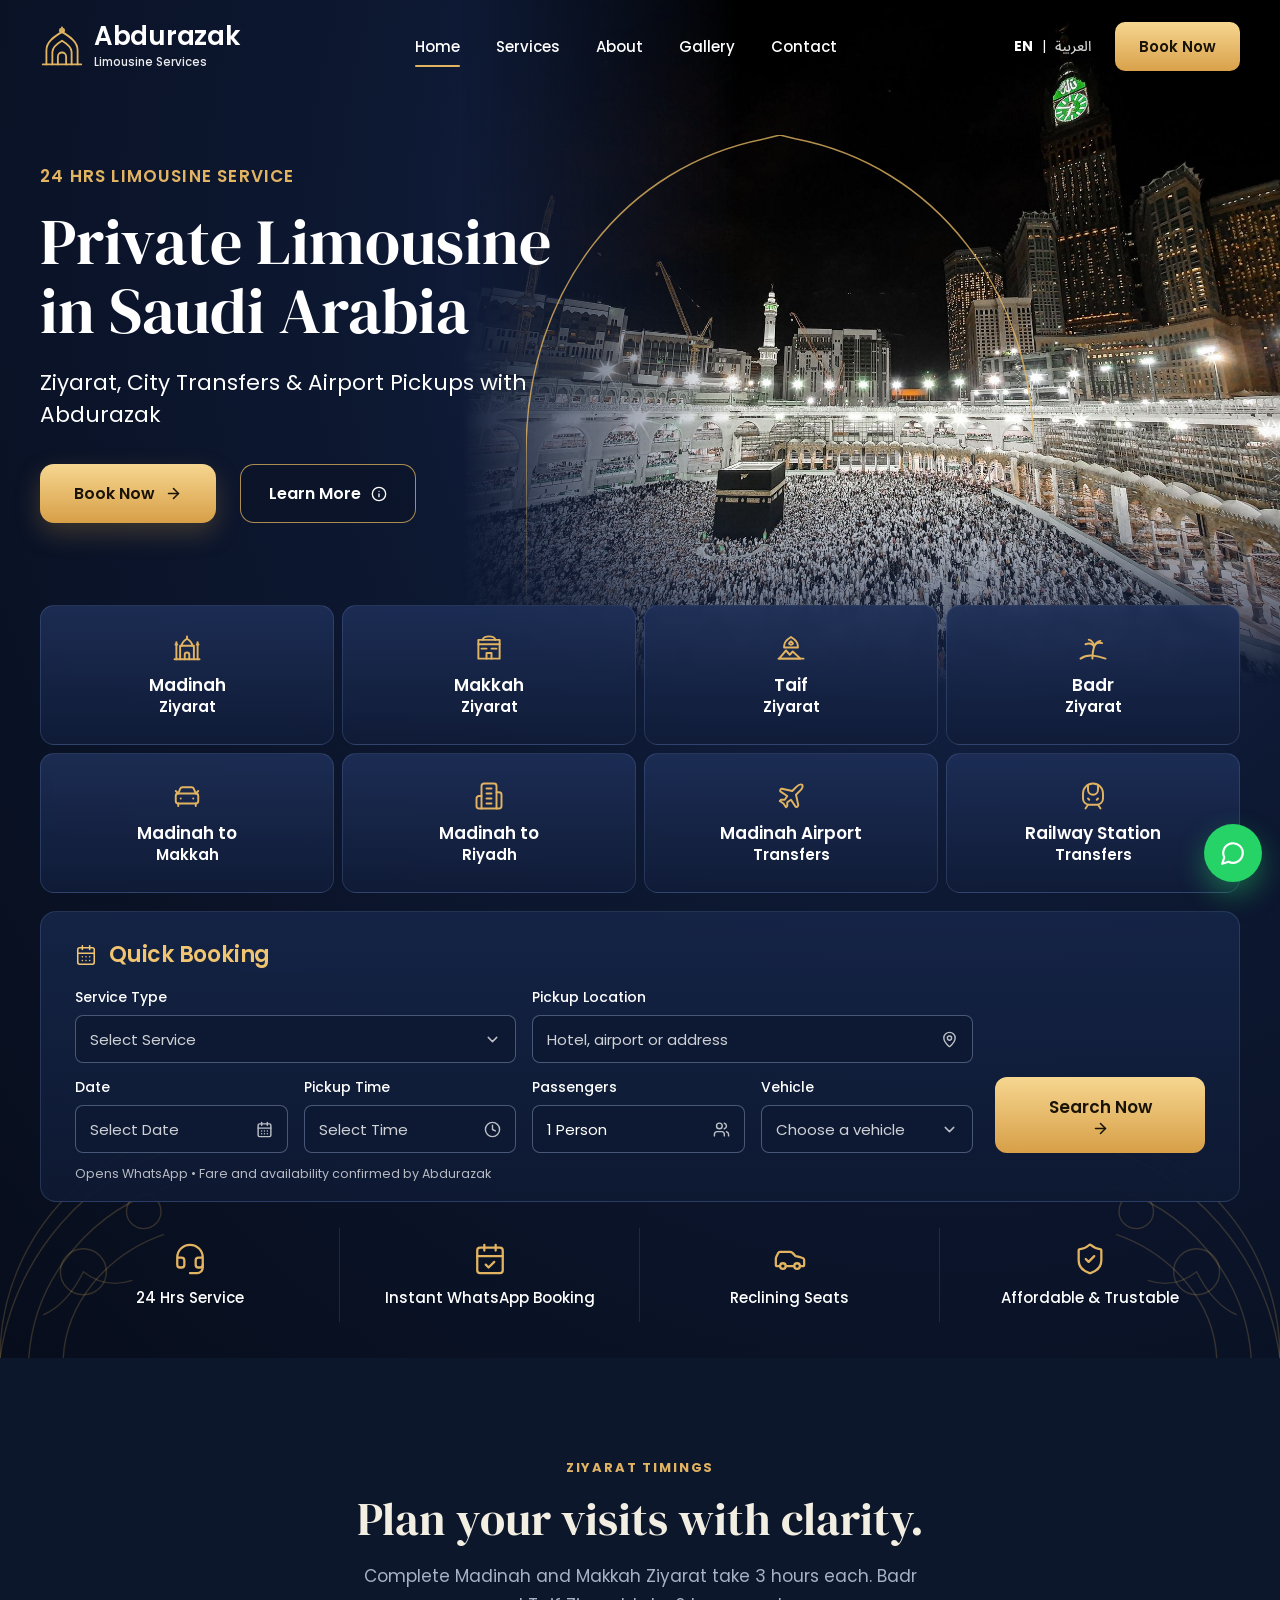
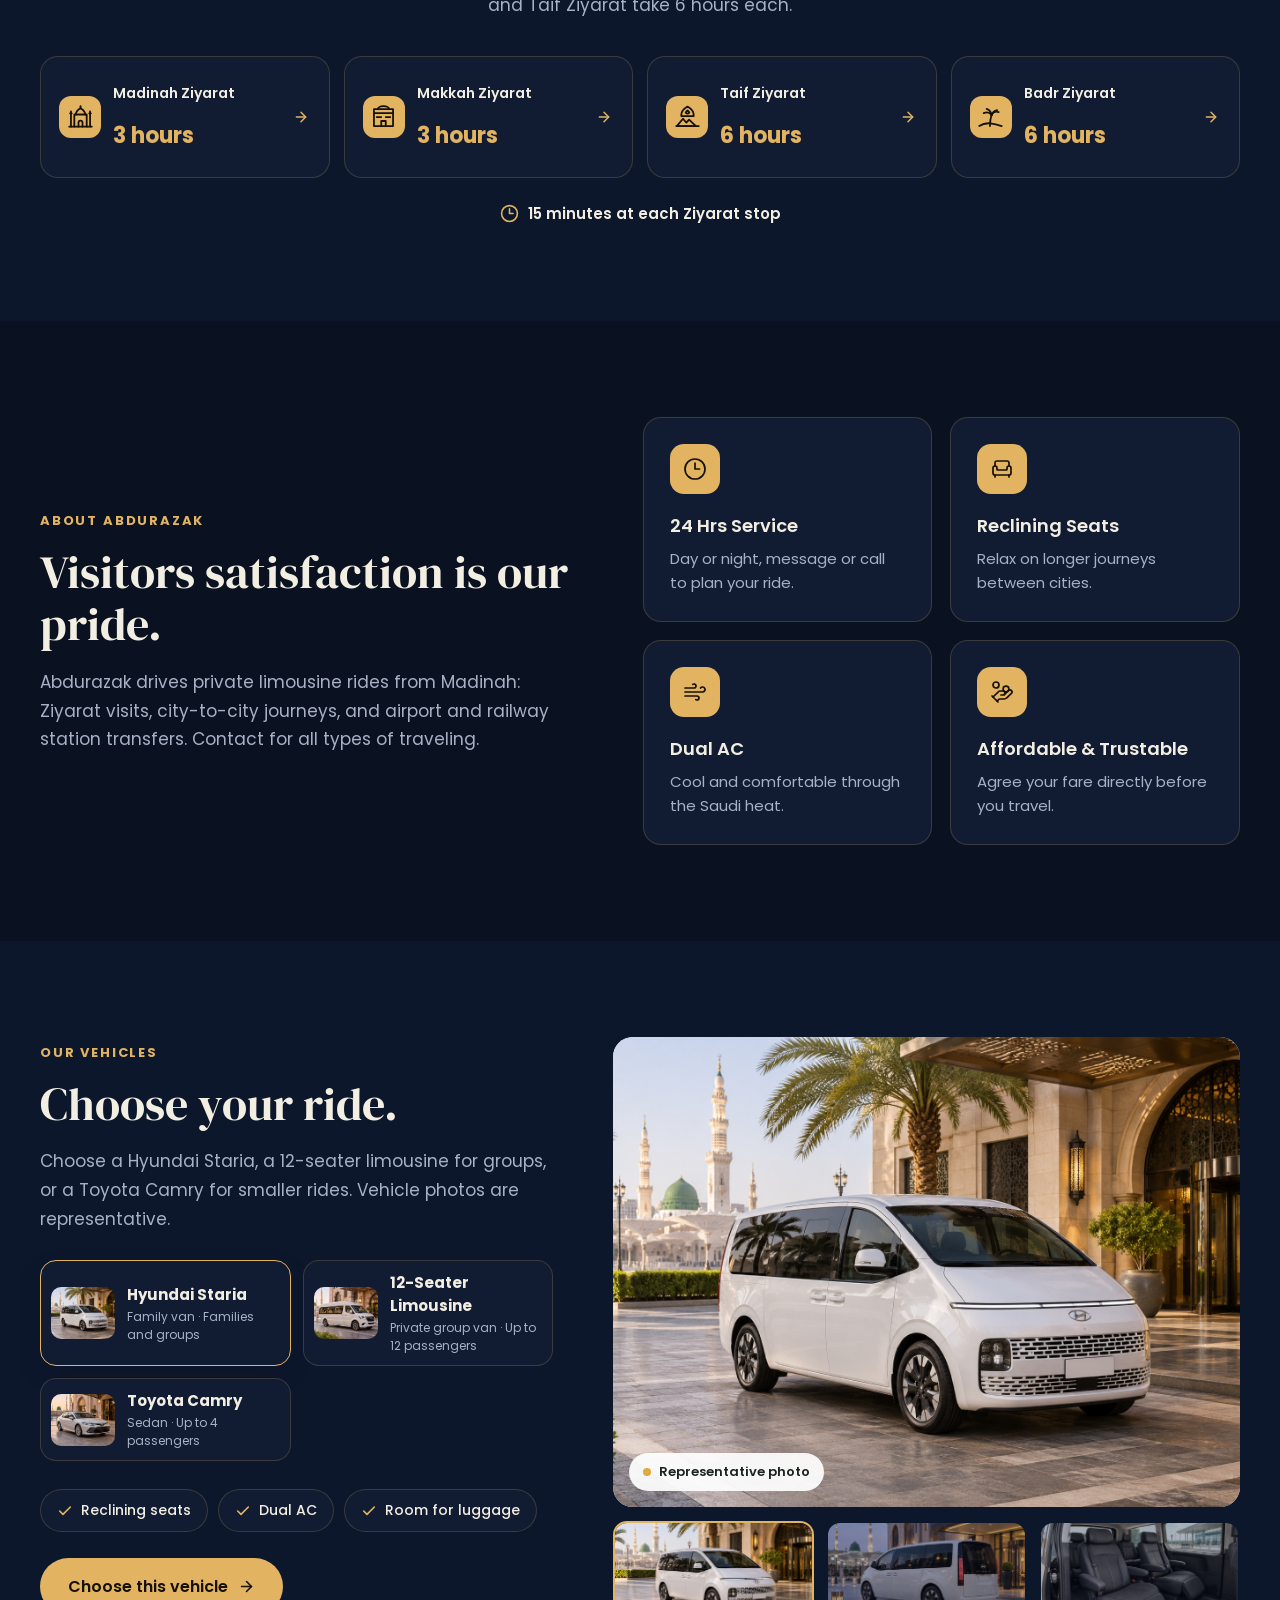
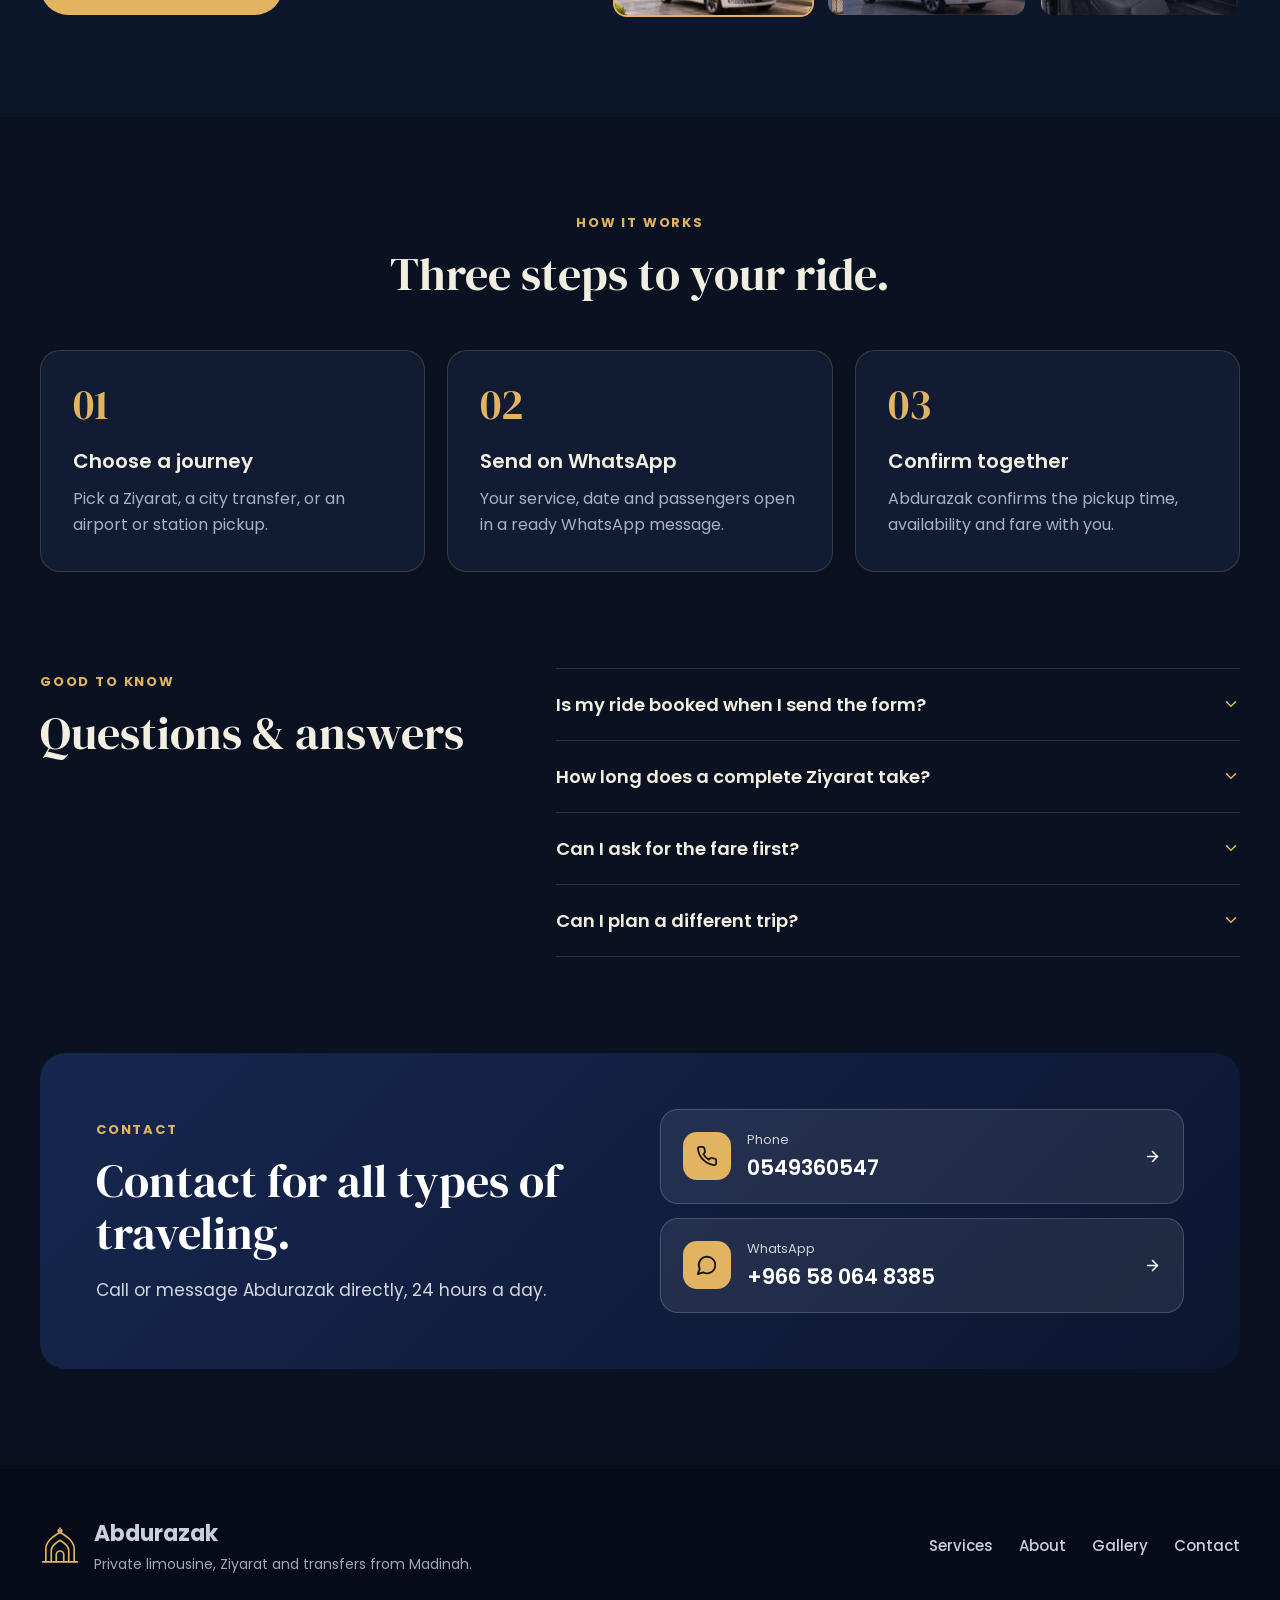
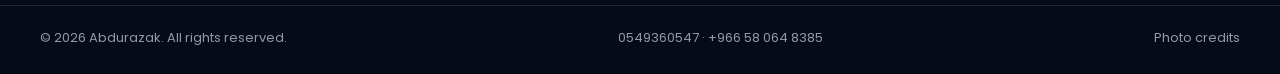
==== commit f1d10181: "Publish finalized Midnight design" ====
--- a/index.html
+++ b/index.html
@@ -3,15 +3,15 @@
   <head>
     <meta charset="UTF-8" />
     <meta name="viewport" content="width=device-width, initial-scale=1.0" />
-    <meta name="theme-color" content="#123f2e" />
+    <meta name="theme-color" content="#0b1428" />
     <meta name="description" content="Private limousine rides, Ziyarat journeys and airport transfers in Madinah, Makkah, Taif, Badr and Riyadh. Request your ride with Abdurazak on WhatsApp." />
     <title>Abdurazak Limousine | Madinah Ziyarat & Private Transfers</title>
     <link rel="icon" href="/favicon.svg" type="image/svg+xml" />
     <link rel="preconnect" href="https://fonts.googleapis.com" />
     <link rel="preconnect" href="https://fonts.gstatic.com" crossorigin />
     <link href="https://fonts.googleapis.com/css2?family=DM+Serif+Display&family=Noto+Naskh+Arabic:wght@500;600;700&family=Noto+Sans+Arabic:wght@400;500;600;700&family=Poppins:wght@400;500;600;700&display=swap" rel="stylesheet" />
-    <script type="module" crossorigin src="/assets/index-DQQ8prH4.js"></script>
-    <link rel="stylesheet" crossorigin href="/assets/index-BXxhXwgv.css">
+    <script type="module" crossorigin src="/assets/index-BDLsrZZG.js"></script>
+    <link rel="stylesheet" crossorigin href="/assets/index-CeWPjvfE.css">
   </head>
   <body>
     <div id="root"></div>
--- a/assets/index-CeWPjvfE.css
+++ b/assets/index-CeWPjvfE.css
@@ -0,0 +1 @@
+:root{--sans: "Poppins", system-ui, -apple-system, "Segoe UI", sans-serif;--serif: "DM Serif Display", Georgia, "Times New Roman", serif;--ar-sans: "Noto Sans Arabic", "Poppins", system-ui, sans-serif;--ar-serif: "Noto Naskh Arabic", "Noto Sans Arabic", serif;color-scheme:light}*{box-sizing:border-box}html{scroll-behavior:smooth}body{margin:0;min-width:320px;font-family:var(--sans);-webkit-font-smoothing:antialiased;text-rendering:optimizeLegibility}img{display:block;max-width:100%}button,input,select{font:inherit;color:inherit}button{cursor:pointer}a{color:inherit;text-decoration:none}h1,h2,h3,p{margin:0}option{color:#17201c;background:#fff}:focus-visible{outline:3px solid #f0b94f;outline-offset:3px}section,[id]{scroll-margin-top:20px}.site{--head: var(--serif);--hdr-ink: #fff;--logo: #f0c66e;--book-bg: #f3c566;--book-ink: #1b261d;--book-radius: 10px;--nav-line: currentColor;min-height:100vh;background:var(--bg);color:var(--ink);overflow-x:clip;font-family:var(--sans)}html[lang=ar-SA] .site{--sans: var(--ar-sans);--serif: var(--ar-serif)}html[lang=ar-SA] h1,html[lang=ar-SA] h2{letter-spacing:0!important}[dir=rtl] .dir-arrow{transform:scaleX(-1)}.skip-link{position:absolute;top:8px;inset-inline-start:12px;z-index:100;width:1px;height:1px;overflow:hidden;clip-path:inset(50%);white-space:nowrap;background:#fff;color:#111;border-radius:8px}.skip-link:focus{width:auto;height:auto;padding:10px 16px;clip-path:none}.d-midnight{--bg: #0a1222;--surface: #111c33;--surface-alt: #0d172c;--ink: #f3eee2;--muted: #a8b1c4;--accent: #e2b462;--accent-text: #e2b462;--brand: #e2b462;--brand-ink: #161006;--line: rgba(226, 180, 98, .2);--panel: linear-gradient(135deg, #16274f, #0c1630);--panel-ink: #fff;--footer-bg: #060b17;--footer-ink: #c9cfdd;--hdr-ink: #fff;--logo: #e2b462;--book-bg: linear-gradient(180deg, #f6d690, #d9a14a);--book-ink: #1a1408;--nav-line: #e2b462;color-scheme:dark}.hdr{position:relative;z-index:30;display:flex;align-items:center;justify-content:space-between;gap:24px;max-width:1360px;margin:0 auto;padding:22px 40px;color:var(--hdr-ink)}.brand{display:flex;align-items:center;gap:10px;flex-shrink:0}.logo-mark{color:var(--logo);flex-shrink:0}.brand-text strong{display:block;font-size:26px;font-weight:600;line-height:1;letter-spacing:-.01em}.brand-text small{display:block;margin-top:5px;font-size:11.5px;font-weight:500;opacity:.92;white-space:nowrap}.hdr-nav{display:flex;align-items:center;gap:36px}.hdr-nav a{position:relative;padding:6px 0;font-size:15px;font-weight:500}.hdr-nav a.current:after{content:"";position:absolute;inset-inline:0;bottom:-3px;height:2px;border-radius:2px;background:var(--nav-line)}.hdr-nav a:hover{opacity:.8}.hdr-actions{display:flex;align-items:center;gap:22px}.lang-toggle{display:flex;align-items:center;gap:7px;font-size:14px}.lang-toggle button{border:0;background:none;padding:4px 2px;font-weight:500;opacity:.82}.lang-toggle button.on{font-weight:700;opacity:1}.lang-toggle button[lang=ar]{font-family:var(--ar-sans)}.hdr-book{border:0;border-radius:var(--book-radius);padding:13px 24px;background:var(--book-bg);color:var(--book-ink);font-size:15px;font-weight:600;white-space:nowrap;box-shadow:0 8px 20px #00000024;transition:transform .2s}.hdr-book:hover{transform:translateY(-1px)}.hdr-menu{display:none;border:0;background:none;color:var(--hdr-ink);padding:6px}.hero-actions{display:flex;align-items:center;flex-wrap:wrap;gap:24px}.btn{display:inline-flex;align-items:center;justify-content:center;gap:10px;border:0;border-radius:999px;padding:16px 28px;font-size:16px;font-weight:600;white-space:nowrap;transition:transform .2s,box-shadow .2s,filter .2s}.btn:hover{transform:translateY(-2px);filter:brightness(1.04)}.btn-goldgrad{background:linear-gradient(180deg,#f6d690,#d79f47);color:#1a1408;border-radius:14px;padding:17px 34px;box-shadow:0 10px 26px #d99f4740}.btn-ghost-gold{background:#0a122266;color:#fff;border:1px solid rgba(226,180,98,.75);border-radius:14px;padding:16px 28px}.sg{position:relative;z-index:3}.sg-item{position:relative;display:flex;flex-direction:column;align-items:center;justify-content:center;gap:12px;border:0;background:none;padding:22px 12px;color:inherit;text-align:center;transition:background .2s,transform .2s,box-shadow .2s}.sg-icon{display:grid;place-items:center}.sg-label{display:flex;flex-direction:column;gap:1px}.sg-label strong{font-size:17px;font-weight:700;line-height:1.25}.sg-label span{font-size:15px;font-weight:500;line-height:1.3;opacity:.88}.sg-item.is-selected{box-shadow:inset 0 0 0 2px var(--accent)}.sg-item:hover .sg-photo img{transform:scale(1.06)}.qb{position:relative;z-index:3;display:grid;column-gap:22px;row-gap:16px;align-items:end;--qb-field: #fff;--qb-line: #d9d6cc;--qb-ink: #2a2f2c;--qb-btn: #174a33;--qb-btn-ink: #fff}.qb-row{grid-template-columns:minmax(0,1fr) auto;grid-template-areas:"title title" "fields submit" "msg msg"}.qb-title{grid-area:title;display:flex;align-items:center;gap:12px}.qb-title h2{font-family:var(--sans);font-size:22px;font-weight:600;letter-spacing:-.01em}.qb-title-icon{display:grid;place-items:center}.qb-fields{grid-area:fields;display:grid;grid-template-columns:repeat(12,minmax(0,1fr));gap:14px 16px}.qf-service,.qf-location{grid-column:span 6}.qf-date,.qf-time,.qf-pax,.qf-vehicle{grid-column:span 3}.qb-field{display:flex;flex-direction:column;gap:7px;min-width:0;font-size:14px;font-weight:500}.qb-trigger{position:relative;display:flex;align-items:center;gap:10px;width:100%;height:48px;padding:0 14px;border:1px solid var(--qb-line);border-radius:8px;background:var(--qb-field);color:var(--qb-ink);font-size:15px;font-weight:400;text-align:start;transition:border-color .2s,box-shadow .2s}.qb-trigger:hover{border-color:color-mix(in srgb,var(--qb-line) 45%,var(--accent))}.qb-trigger.is-open,.qb-trigger:focus-visible{outline:none;border-color:var(--accent);box-shadow:0 0 0 3px color-mix(in srgb,var(--accent) 24%,transparent)}.qb-trigger[aria-invalid=true]{border-color:#d0453a;box-shadow:0 0 0 3px #d0453a24}.qb-trigger-text{flex:1;min-width:0;overflow:hidden;text-overflow:ellipsis;white-space:nowrap}.qb-trigger.is-empty .qb-trigger-text{opacity:.8}.qb-trigger-icon{display:grid;place-items:center;flex-shrink:0;opacity:.72}.qb-trigger-icon svg{transition:transform .2s}.qb-trigger.is-open .qb-trigger-icon .lucide-chevron-down{transform:rotate(180deg)}.qb-plus{display:inline-grid;place-items:center;min-width:28px;height:22px;margin-inline-start:4px;padding:0 7px;border-radius:999px;background:var(--qb-btn);color:var(--qb-btn-ink);font-size:12px;font-weight:700;vertical-align:1px}.qb-submit{grid-area:submit;display:inline-flex;align-items:center;justify-content:center;gap:10px;height:56px;padding:0 30px;border:0;border-radius:10px;background:var(--qb-btn);color:var(--qb-btn-ink);font-size:17px;font-weight:600;white-space:nowrap;transition:transform .2s,filter .2s}.qb-submit:hover{transform:translateY(-2px);filter:brightness(1.06)}.qb-msg{grid-area:msg;margin-top:-4px;font-size:12.5px;opacity:.7}.qb-error{color:#c6392d;font-weight:600;opacity:1}.qb-warn{color:#b26a00;font-weight:600;opacity:1}.d-midnight .qb-warn{color:#ffc56b}.veh-trigger{display:inline-flex;align-items:center;gap:9px;max-width:100%;vertical-align:middle}.veh-trigger img{flex-shrink:0;width:36px;height:26px;border-radius:6px;object-fit:cover;object-position:center 62%}.veh-trigger span{overflow:hidden;text-overflow:ellipsis}.trust{display:grid;grid-template-columns:repeat(4,minmax(0,1fr));margin:0;padding:0;list-style:none}.trust li{display:flex;align-items:center;justify-content:center;gap:14px;padding:6px 10px;font-size:15px;font-weight:500;line-height:1.3}.trust svg{flex-shrink:0}.stage{position:relative;overflow:hidden}.stage-midnight{background:radial-gradient(ellipse at 74% 18%,#1b2e59,#0d1832 42%,#070d1b);color:#fff}.mn-orn{position:absolute;z-index:0;bottom:0;width:230px;color:#e2b46233;pointer-events:none}.mn-orn-a{inset-inline-start:0}.mn-orn-b{inset-inline-end:0;transform:scaleX(-1)}.mn-hero{position:relative;z-index:2;max-width:1360px;min-height:540px;margin:0 auto;padding:16px 40px 0}.mn-copy{position:relative;z-index:3;max-width:620px;padding-top:54px;padding-bottom:70px}.mn-kicker{font-size:17px;font-weight:600;letter-spacing:.07em;color:#e2b462}.mn-copy h1{margin:18px 0 22px;font-family:var(--head);font-weight:400;font-size:clamp(44px,5vw,76px);line-height:1.08}.mn-sub{max-width:560px;margin-bottom:34px;font-size:clamp(18px,1.7vw,25px);line-height:1.45}.mn-visual{position:absolute;z-index:1;top:-96px;inset-inline-end:calc(-1*max(0px,(100vw - 1360px) / 2));width:64%;height:calc(100% + 150px)}.mn-visual img{width:100%;height:100%;object-fit:cover;object-position:62% 40%;-webkit-mask-image:linear-gradient(to right,transparent 0%,#000 34%),linear-gradient(to top,transparent 0%,#000 30%);-webkit-mask-composite:source-in;mask-image:linear-gradient(to right,transparent 0%,#000 34%),linear-gradient(to top,transparent 0%,#000 30%);mask-composite:intersect}[dir=rtl] .mn-visual img{-webkit-mask-image:linear-gradient(to left,transparent 0%,#000 34%),linear-gradient(to top,transparent 0%,#000 30%);mask-image:linear-gradient(to left,transparent 0%,#000 34%),linear-gradient(to top,transparent 0%,#000 30%)}.mn-arc{position:absolute;pointer-events:none;overflow:visible;z-index:2;top:20%;inset-inline-start:8%;width:62%;height:110%;color:#e2b462cc;-webkit-mask-image:linear-gradient(#000 40%,transparent 62%);mask-image:linear-gradient(#000 40%,transparent 62%)}.mn-arc path{stroke-width:1.5}.mn-lower{position:relative;z-index:4;max-width:1300px;margin:-28px auto 0;padding:0 40px 36px}.sg-tiles-dark{display:grid;grid-template-columns:repeat(4,minmax(0,1fr));gap:8px}.sg-tiles-dark .sg-item{min-height:140px;border:1px solid rgba(130,160,220,.2);border-radius:14px;background:linear-gradient(180deg,#1e2f58e0,#101c38eb);color:#fff;-webkit-backdrop-filter:blur(6px);backdrop-filter:blur(6px)}.sg-tiles-dark .sg-item:hover{border-color:#e2b4628c;transform:translateY(-2px)}.sg-tiles-dark .sg-icon{color:#e2b462}.sg-tiles-dark .sg-label strong,.sg-tiles-dark .sg-label span{font-weight:600;opacity:1}.qb-midnight{margin-top:18px;padding:26px 34px 18px;border:1px solid rgba(130,160,220,.2);border-radius:16px;background:linear-gradient(180deg,#162548eb,#0e1932f2);color:#fff;--qb-field: #0d1932;--qb-line: rgba(170, 190, 230, .38);--qb-ink: #fff;--qb-btn: linear-gradient(180deg, #f6d690, #d79f47);--qb-btn-ink: #1a1408}.qb-midnight .qb-title h2,.qb-midnight .qb-title-icon{color:#f0c470}.qb-midnight .qb-submit{flex-direction:column;gap:0;height:76px;min-width:210px;border-radius:12px}.trust-midnight{margin-top:26px}.trust-midnight li{flex-direction:column;gap:12px;padding:14px;border-inline-end:1px solid rgba(226,180,98,.14);text-align:center}.trust-midnight li:last-child{border:0}.trust-midnight svg{width:34px;height:34px;color:#e2b462}.d-midnight{--pop-bg: #111d38;--pop-ink: #f4efe2;--pop-muted: #9aa5bd;--pop-line: rgba(160, 180, 225, .16);--pop-line-strong: rgba(160, 180, 225, .34);--pop-hover: rgba(255, 255, 255, .06);--pop-soft: rgba(226, 180, 98, .13);--pop-accent: #e2b462;--pop-accent-ink: #1a1408;--pop-accent-strong: #e9c47b;--pop-icon-bg: rgba(226, 180, 98, .12);--pop-icon: #e9c47b;--pop-today: #e2b462;--pop-glow: rgba(226, 180, 98, .32)}.pop-root{position:relative;z-index:200;font-family:var(--sans);color:var(--pop-ink)}html[lang=ar-SA] .pop-root{--sans: var(--ar-sans);--serif: var(--ar-serif)}.pop-root button{font-family:inherit;cursor:pointer}.pop{position:fixed;z-index:201;width:340px;max-width:calc(100vw - 24px);padding:14px;border:1px solid var(--pop-line);border-radius:18px;background:var(--pop-bg);color:var(--pop-ink);box-shadow:0 24px 60px #0c14103d,0 4px 14px #0c141014;animation:pop-in .16s ease-out}@keyframes pop-in{0%{opacity:0;transform:translateY(6px) scale(.98)}}.pop-head{display:flex;flex-direction:column;gap:2px;padding:4px 6px 12px}.pop-head strong{font-size:16px;font-weight:600}.pop-head small{font-size:12.5px;color:var(--pop-muted)}.pop-primary{display:inline-flex;align-items:center;justify-content:center;gap:8px;padding:11px 22px;border:0;border-radius:12px;background:var(--pop-accent);color:var(--pop-accent-ink);font-size:14.5px;font-weight:600;box-shadow:0 8px 18px var(--pop-glow);transition:filter .15s,transform .15s}.pop-primary:hover{filter:brightness(1.07);transform:translateY(-1px)}.pop-wide{width:100%}.pop-badge{display:inline-grid;place-items:center;min-width:22px;height:22px;padding:0 6px;border-radius:999px;background:#ffffff3d;font-size:12px}.pop-ghost{padding:10px 12px;border:0;border-radius:10px;background:none;color:var(--pop-muted);font-size:14px;font-weight:600}.pop-ghost:hover:not(:disabled){background:var(--pop-hover);color:var(--pop-ink)}.pop-ghost:disabled{opacity:.4;cursor:default}.pop-chip{padding:8px 16px;border:1px solid var(--pop-line-strong);border-radius:999px;background:transparent;color:inherit;font-size:13.5px;font-weight:600;transition:background .15s}.pop-chip:hover{background:var(--pop-hover)}.pop-chip.on{border-color:var(--pop-accent);background:var(--pop-accent);color:var(--pop-accent-ink)}.pop :focus-visible{outline:2px solid var(--pop-accent);outline-offset:2px}.pop-services{display:flex;flex-direction:column;width:360px;max-height:min(580px,calc(100vh - 24px))}.pop-all{display:flex;align-items:center;gap:12px;width:100%;margin-bottom:6px;padding:12px;border:1.5px dashed var(--pop-line-strong);border-radius:12px;background:transparent;color:inherit;font-size:14.5px;font-weight:600;text-align:start;transition:background .15s,border-color .15s}.pop-all:hover{background:var(--pop-hover)}.pop-all.on{border-style:solid;border-color:var(--pop-accent);background:var(--pop-soft)}.pop-all-count{margin-inline-start:auto;font-size:12px;color:var(--pop-muted)}.pop-list{flex:1;min-height:0;margin:0 -6px;padding:0 6px;overflow:auto;overscroll-behavior:contain}.pop-group{padding:4px 0}.pop-group+.pop-group{border-top:1px solid var(--pop-line)}.pop-group-label{display:block;padding:8px 8px 4px;font-size:11px;font-weight:700;letter-spacing:.1em;text-transform:uppercase;color:var(--pop-muted)}html[lang=ar-SA] .pop-group-label{font-size:12.5px;letter-spacing:0}.pop-option{display:flex;align-items:center;gap:12px;width:100%;padding:8px;border:0;border-radius:12px;background:transparent;color:inherit;font-size:14.5px;font-weight:500;text-align:start;transition:background .15s}.pop-option:hover{background:var(--pop-hover)}.pop-option.on{background:var(--pop-soft)}.pop-opt-icon{display:grid;place-items:center;flex-shrink:0;width:38px;height:38px;border-radius:11px;background:var(--pop-icon-bg);color:var(--pop-icon);transition:background .15s,color .15s}.pop-option.on .pop-opt-icon{background:var(--pop-accent);color:var(--pop-accent-ink)}.pop-opt-text{display:flex;flex:1;flex-direction:column;gap:3px;min-width:0}.pop-opt-text small{color:var(--pop-muted);font-size:11px;font-weight:500;line-height:1.35}.pop-check{display:grid;place-items:center;flex-shrink:0;width:22px;height:22px;border:1.5px solid var(--pop-line-strong);border-radius:7px;background:transparent;color:var(--pop-accent-ink);transition:background .15s,border-color .15s}.pop-option.on .pop-check,.pop-all.on .pop-check,.pop-all.some .pop-check{border-color:var(--pop-accent);background:var(--pop-accent)}.pop-foot{display:flex;align-items:center;justify-content:space-between;gap:10px;margin-top:6px;padding-top:12px;border-top:1px solid var(--pop-line)}.pop-calendar{width:336px}.cal-head{display:flex;align-items:center;justify-content:space-between;gap:8px;padding:2px 2px 12px}.cal-head strong{font-size:16px;font-weight:600}.cal-nav{display:grid;place-items:center;width:36px;height:36px;border:1px solid var(--pop-line-strong);border-radius:50%;background:transparent;color:inherit;transition:background .15s}.cal-nav:hover:not(:disabled){background:var(--pop-hover)}.cal-nav:disabled{opacity:.3;cursor:default}.cal-grid{display:grid;grid-template-columns:repeat(7,minmax(0,1fr));gap:4px 2px}.cal-wd{padding:2px 0 8px;font-size:11.5px;font-weight:600;text-align:center;text-transform:uppercase;letter-spacing:.04em;color:var(--pop-muted)}.cal-day{position:relative;display:grid;place-items:center;width:40px;height:40px;margin:0 auto;border:0;border-radius:50%;background:transparent;color:inherit;font-size:14px;font-weight:500;transition:background .12s,color .12s,transform .12s}.cal-day:hover:not(:disabled){background:var(--pop-hover);transform:scale(1.06)}.cal-day.is-today{box-shadow:inset 0 0 0 1.5px var(--pop-today);font-weight:700}.cal-day.is-today:after{content:"";position:absolute;bottom:5px;width:4px;height:4px;border-radius:50%;background:var(--pop-today)}.cal-day.is-selected{background:var(--pop-accent);color:var(--pop-accent-ink);box-shadow:0 6px 14px var(--pop-glow);font-weight:700}.cal-day.is-selected:after{background:var(--pop-accent-ink)}.cal-day.is-past{opacity:.28;text-decoration:line-through;cursor:not-allowed}.cal-foot{display:flex;align-items:center;gap:8px;margin-top:10px;padding-top:12px;border-top:1px solid var(--pop-line)}.cal-clear{margin-inline-start:auto}.pop-pax{width:310px}.pax-stepper{display:flex;align-items:center;justify-content:space-between;gap:12px;padding:6px 8px 18px}.pax-btn{display:grid;place-items:center;width:50px;height:50px;border:1.5px solid var(--pop-accent);border-radius:50%;background:transparent;color:var(--pop-accent-strong);transition:background .15s,color .15s,transform .15s}.pax-btn:hover:not(:disabled){background:var(--pop-accent);color:var(--pop-accent-ink);transform:scale(1.05)}.pax-btn:disabled{opacity:.3;cursor:default}.pax-value{display:flex;flex-direction:column;align-items:center;font-size:40px;font-weight:700;line-height:1}.pax-value small{margin-top:6px;font-size:12.5px;font-weight:500;color:var(--pop-muted)}.pax-chips{display:grid;grid-template-columns:repeat(8,minmax(0,1fr));gap:6px}.pax-chip{height:34px;border:1px solid var(--pop-line-strong);border-radius:10px;background:transparent;color:inherit;font-size:14px;font-weight:600;transition:background .15s}.pax-chip:hover{background:var(--pop-hover)}.pax-chip.on{border-color:var(--pop-accent);background:var(--pop-accent);color:var(--pop-accent-ink)}.pax-note{margin:12px 2px;font-size:12.5px;line-height:1.5;color:var(--pop-muted)}.d-midnight{--pop-error: #ff9d8c}.pop-location{display:flex;flex-direction:column;width:384px;max-height:min(620px,calc(100vh - 24px))}.loc-search{position:relative;display:flex;align-items:center;margin-bottom:10px}.loc-search input{width:100%;height:46px;padding:0 42px;border:1.5px solid var(--pop-line-strong);border-radius:12px;background:transparent;color:inherit;font:inherit;font-size:15px;outline:none;transition:border-color .15s,box-shadow .15s}.loc-search input::placeholder{color:var(--pop-muted)}.loc-search input:focus{border-color:var(--pop-accent);box-shadow:0 0 0 3px var(--pop-soft)}.loc-search-icon{position:absolute;inset-inline-start:14px;color:var(--pop-muted);pointer-events:none}.loc-clear{position:absolute;inset-inline-end:8px;display:grid;place-items:center;width:28px;height:28px;border:0;border-radius:50%;background:var(--pop-hover);color:inherit}.loc-typed{margin-bottom:6px;background:var(--pop-soft)}.loc-typed .pop-opt-icon{background:var(--pop-accent);color:var(--pop-accent-ink)}.loc-enter{flex-shrink:0;color:var(--pop-muted)}[dir=rtl] .loc-enter{transform:scaleX(-1)}.loc-gps{display:flex;align-items:center;gap:12px;width:100%;margin-bottom:8px;padding:10px;border:1.5px solid var(--pop-line);border-radius:14px;background:transparent;color:inherit;text-align:start;transition:background .15s,border-color .15s}.loc-gps:hover:not(:disabled){border-color:var(--pop-accent);background:var(--pop-hover)}.loc-gps:disabled{cursor:progress}.loc-gps-icon{display:grid;place-items:center;flex-shrink:0;width:40px;height:40px;border-radius:50%;background:var(--pop-accent);color:var(--pop-accent-ink);box-shadow:0 6px 14px var(--pop-glow)}.loc-gps-text{display:flex;flex-direction:column;gap:2px;min-width:0}.loc-gps-text strong{font-size:14.5px;font-weight:600}.loc-gps-text small{font-size:12.5px;line-height:1.4;color:var(--pop-muted)}.loc-gps.error{border-color:var(--pop-error, #c6392d)}.loc-gps.error small{color:var(--pop-error, #c6392d)}.loc-popular{display:block;padding:8px 8px 0;font-size:12.5px;font-weight:600;color:var(--pop-muted)}.loc-on{flex-shrink:0;color:var(--pop-accent-strong)}.loc-empty{padding:14px 8px;font-size:13px;color:var(--pop-muted)}.spin{animation:spin .9s linear infinite}@keyframes spin{to{transform:rotate(360deg)}}.pop-location.is-sheet{overflow:hidden}.pop-time{width:368px}.time-tabs{display:grid;grid-template-columns:repeat(4,minmax(0,1fr));gap:4px;margin-bottom:12px;padding:4px;border-radius:14px;background:var(--pop-hover)}.time-tab{display:flex;flex-direction:column;align-items:center;gap:4px;padding:9px 4px 8px;border:0;border-radius:10px;background:transparent;color:var(--pop-muted);font-size:12px;font-weight:600;transition:background .15s,color .15s}.time-tab:hover{color:var(--pop-ink)}.time-tab.on{background:var(--pop-bg);color:var(--pop-accent-strong);box-shadow:0 2px 10px #00000014}.d-midnight .time-tab.on{background:#e2b46229}.time-tab.closed{opacity:.45}.time-grid{display:grid;grid-template-columns:repeat(4,minmax(0,1fr));gap:8px}.time-slot{height:40px;border:1px solid var(--pop-line-strong);border-radius:10px;background:transparent;color:inherit;font-size:13.5px;font-weight:600;white-space:nowrap;transition:background .12s,border-color .12s,transform .12s}.time-slot:hover:not(:disabled){border-color:var(--pop-accent);background:var(--pop-hover);transform:translateY(-1px)}.time-slot.on{border-color:var(--pop-accent);background:var(--pop-accent);color:var(--pop-accent-ink);box-shadow:0 6px 14px var(--pop-glow)}.time-slot:disabled{opacity:.3;text-decoration:line-through;cursor:not-allowed}.time-note{margin:10px 2px 0;font-size:12.5px;color:var(--pop-muted)}.pop-time.is-sheet .time-slot{height:46px}.pop-vehicle{width:420px}.veh-list{display:grid;gap:10px}.veh-card{position:relative;display:grid;grid-template-columns:120px minmax(0,1fr) auto;align-items:center;gap:14px;width:100%;padding:8px;border:1.5px solid var(--pop-line);border-radius:16px;background:transparent;color:inherit;text-align:start;transition:border-color .15s,background .15s,transform .15s}.veh-card:hover{border-color:var(--pop-accent);background:var(--pop-hover)}.veh-card.on{border-color:var(--pop-accent);background:var(--pop-soft);box-shadow:0 8px 20px var(--pop-glow)}.veh-card .pop-check{margin-inline-end:6px}.veh-card.on .pop-check{border-color:var(--pop-accent);background:var(--pop-accent)}.veh-photo{position:relative;display:block;height:88px;overflow:hidden;border-radius:11px;background:var(--pop-hover)}.veh-photo img{width:100%;height:100%;object-fit:cover;object-position:center 62%}.veh-photo em{position:absolute;bottom:5px;inset-inline-start:5px;padding:2px 7px;border-radius:999px;background:#0000008c;color:#fff;font-size:10px;font-style:normal;font-weight:600}.veh-body{display:flex;flex-direction:column;gap:3px;min-width:0}.veh-body strong{font-size:15.5px;font-weight:700}.veh-body small{font-size:12.5px;color:var(--pop-muted)}.veh-feats{display:flex;flex-wrap:wrap;gap:5px;margin-top:4px}.veh-feats span{padding:3px 8px;border-radius:999px;background:var(--pop-icon-bg);color:var(--pop-icon);font-size:11.5px;font-weight:600}.veh-warn{margin-top:4px;font-size:11.5px;font-weight:600;line-height:1.4;color:#b26a00}.d-midnight .veh-warn{color:#ffc56b}.veh-card.tight:not(.on){opacity:.75}.pop-vehicle.is-sheet .veh-card{grid-template-columns:104px minmax(0,1fr) auto}.modal-root{position:fixed;top:0;right:0;bottom:0;left:0;z-index:300;display:grid;place-items:center;padding:24px;background:#080c0a9e;-webkit-backdrop-filter:blur(4px);backdrop-filter:blur(4px);font-family:var(--sans);animation:fade-in .2s ease-out}html[lang=ar-SA] .modal-root{--sans: var(--ar-sans);--serif: var(--ar-serif)}.modal-root button{font-family:inherit;cursor:pointer}.modal{position:relative;display:grid;grid-template-columns:minmax(0,1.12fr) minmax(0,1fr);grid-template-rows:minmax(0,1fr) auto;grid-template-areas:"gallery body" "gallery foot";width:min(1060px,100%);height:min(680px,calc(100vh - 48px));overflow:hidden;border:1px solid var(--pop-line);border-radius:24px;background:var(--pop-bg);color:var(--pop-ink);box-shadow:0 40px 100px #0006;animation:modal-in .24s ease-out}@keyframes modal-in{0%{opacity:0;transform:translateY(14px) scale(.98)}}.modal :focus-visible{outline:2px solid var(--pop-accent);outline-offset:2px}.modal-close{position:absolute;top:14px;inset-inline-end:14px;z-index:5;display:grid;place-items:center;width:40px;height:40px;border:0;border-radius:50%;background:var(--pop-bg);color:var(--pop-ink);box-shadow:0 6px 18px #0000002e;transition:transform .15s}.modal-close:hover{transform:rotate(90deg)}.modal-gallery{grid-area:gallery;display:flex;flex-direction:column;gap:10px;min-height:0;padding:14px;background:var(--pop-hover)}.mg-main{position:relative;flex:1;min-height:0;overflow:hidden;border-radius:16px;background:#111}.mg-main img{position:absolute;top:0;right:0;bottom:0;left:0;width:100%;height:100%;object-fit:contain;opacity:0;transform:scale(1.03);transition:opacity .45s ease,transform .6s ease}.mg-main img.on{opacity:1;transform:none}.mg-shade{position:absolute;inset:auto 0 0;height:45%;background:linear-gradient(transparent,#0000009e);pointer-events:none}.mg-caption{position:absolute;bottom:16px;inset-inline-start:18px;inset-inline-end:90px;color:#fff;font-size:16px;font-weight:600;text-shadow:0 2px 10px rgba(0,0,0,.4)}.mg-count{position:absolute;bottom:16px;inset-inline-end:16px;padding:4px 10px;border-radius:999px;background:#00000073;color:#fff;font-size:12.5px;font-weight:600}.mg-nav{position:absolute;top:50%;display:grid;place-items:center;width:42px;height:42px;margin-top:-21px;border:0;border-radius:50%;background:#ffffffe6;color:#17201c;box-shadow:0 6px 18px #00000040;opacity:.92;transition:transform .15s,opacity .15s}.mg-nav:hover{opacity:1;transform:scale(1.06)}.mg-prev{inset-inline-start:14px}.mg-next{inset-inline-end:14px}.mg-thumbs{display:grid;grid-template-columns:repeat(var(--n),minmax(0,1fr));gap:10px;flex-shrink:0}.mg-thumbs button{position:relative;height:74px;padding:0;overflow:hidden;border:2px solid transparent;border-radius:12px;background:none;opacity:.62;transition:opacity .15s,border-color .15s}.mg-thumbs button:hover{opacity:.9}.mg-thumbs button.on{border-color:var(--pop-accent);opacity:1}.mg-thumbs img{width:100%;height:100%;object-fit:cover}.modal-body{grid-area:body;min-height:0;overflow:auto;padding:34px 32px 16px;overscroll-behavior:contain}.modal-eyebrow{display:inline-flex;align-items:center;gap:8px;padding:6px 12px;border-radius:999px;background:var(--pop-icon-bg);color:var(--pop-icon);font-size:12.5px;font-weight:700;letter-spacing:.02em}.modal-body h2{margin:14px 0 10px;padding-inline-end:40px;font-family:var(--serif);font-size:32px;font-weight:400;line-height:1.15;color:var(--pop-ink)}html[lang=ar-SA] .modal-body h2{font-weight:700;line-height:1.35}.modal-intro{font-size:15.5px;line-height:1.65;color:var(--pop-muted)}.modal-timing{margin-top:12px;padding:11px 14px;border:1px solid var(--pop-line);border-radius:10px;background:var(--pop-soft);color:var(--pop-ink);font-size:13px;font-weight:700;line-height:1.5}.modal-body h3{margin:22px 0 10px;font-size:13px;font-weight:700;letter-spacing:.08em;text-transform:uppercase;color:var(--pop-ink)}html[lang=ar-SA] .modal-body h3{font-size:15px;letter-spacing:0}.modal-points{display:grid;gap:4px;margin:0;padding:0;list-style:none}.modal-points li{display:flex;align-items:flex-start;gap:12px;padding:8px 0;border-bottom:1px dashed var(--pop-line);font-size:14.5px;line-height:1.5}.modal-points li:last-child{border-bottom:0}.mp-icon{display:grid;place-items:center;flex-shrink:0;width:28px;height:28px;margin-top:-2px;border-radius:50%;background:var(--pop-accent);color:var(--pop-accent-ink)}.modal-chips{display:flex;flex-wrap:wrap;gap:8px;margin-top:18px}.modal-chips span{padding:7px 12px;border:1px solid var(--pop-line-strong);border-radius:999px;font-size:12.5px;font-weight:600}.modal-note{margin-top:16px;font-size:12.5px;line-height:1.5;color:var(--pop-muted)}.modal-foot{grid-area:foot;display:flex;flex-wrap:wrap;align-items:center;justify-content:flex-end;gap:10px;padding:16px 32px 22px;border-top:1px solid var(--pop-line);background:var(--pop-bg)}.modal-ask{display:inline-flex;align-items:center;gap:8px;margin-inline-end:auto;padding:12px 4px;color:var(--pop-accent-strong);font-size:14.5px;font-weight:600}.modal-ask:hover{text-decoration:underline}.modal-remove{display:inline-flex;align-items:center;gap:6px;padding:10px 12px;border:0;border-radius:10px;background:var(--pop-soft);color:var(--pop-accent-strong);font-size:13.5px;font-weight:600}.modal-remove:hover{background:var(--pop-hover)}.modal-add{display:inline-flex;align-items:center;gap:10px;padding:14px 24px;border:0;border-radius:14px;background:var(--pop-accent);color:var(--pop-accent-ink);font-size:15.5px;font-weight:700;box-shadow:0 10px 22px var(--pop-glow);transition:transform .15s,filter .15s}.modal-add:hover{transform:translateY(-2px);filter:brightness(1.06)}@media(max-width:860px){.modal-root{padding:0;place-items:end stretch}.modal{grid-template-columns:minmax(0,1fr);grid-template-rows:auto minmax(0,1fr) auto;grid-template-areas:"gallery" "body" "foot";width:100%;height:100%;max-height:100dvh;border:0;border-radius:0;animation:sheet-up .26s ease-out}.modal-gallery{padding:10px}.mg-main{flex:none;aspect-ratio:4 / 3;max-height:46vh}.mg-thumbs button{height:56px}.modal-body{padding:22px 20px 12px}.modal-body h2{font-size:26px}.modal-foot{padding:12px 16px calc(14px + env(safe-area-inset-bottom))}.modal-ask{width:100%;justify-content:center;margin:0;padding:8px;order:3}.modal-add{flex:1;justify-content:center}.modal-close{top:18px;inset-inline-end:18px}}.pop-backdrop{position:fixed;top:0;right:0;bottom:0;left:0;z-index:200;background:#0a0e0c73;animation:fade-in .2s ease-out}@keyframes fade-in{0%{opacity:0}}.pop.is-sheet{inset:auto 0 0 0;width:100%;max-width:none;max-height:88vh;padding:26px 18px calc(18px + env(safe-area-inset-bottom));overflow:auto;border-radius:24px 24px 0 0;animation:sheet-up .24s ease-out}.pop.is-sheet:before{content:"";position:absolute;top:9px;left:50%;width:42px;height:4px;margin-left:-21px;border-radius:4px;background:var(--pop-line-strong)}@keyframes sheet-up{0%{transform:translateY(100%)}}.pop-sheet-close{position:absolute;top:16px;inset-inline-end:14px;display:grid;place-items:center;width:34px;height:34px;border:0;border-radius:50%;background:var(--pop-hover);color:inherit}.pop.is-sheet .pop-head{padding-inline-end:46px}.pop-services.is-sheet{overflow:hidden}.pop-calendar.is-sheet .cal-head{margin-top:34px}.pop-calendar.is-sheet .cal-day{width:44px;height:44px}.pop-pax.is-sheet .pax-chips{gap:8px}.wrap{max-width:1280px;margin:0 auto;padding:0 40px}.sec{padding:96px 0}.sec-head .eyebrow{display:inline-block;font-size:13px;font-weight:700;letter-spacing:.14em;color:var(--accent-text)}html[lang=ar-SA] .sec-head .eyebrow{letter-spacing:0;font-size:15px}.sec-head h2{margin:14px 0 18px;font-family:var(--head);font-weight:400;font-size:clamp(32px,3.6vw,50px);line-height:1.12;color:var(--ink)}html[lang=ar-SA] .sec-head h2{line-height:1.4}.sec-head p{max-width:560px;font-size:17px;line-height:1.7;color:var(--muted)}.sec-head.center{text-align:center}.sec-head.center p{margin:0 auto}.sec-timings{background:var(--surface-alt)}.timing-grid{display:grid;grid-template-columns:repeat(4,minmax(0,1fr));gap:14px;margin-top:36px}.timing-card{display:grid;grid-template-columns:42px minmax(0,1fr) 18px;grid-template-rows:auto auto;align-items:center;column-gap:12px;row-gap:6px;min-height:122px;padding:21px 18px;border:1px solid var(--line);border-radius:18px;background:var(--surface);color:var(--ink);text-align:start;transition:transform .2s,box-shadow .2s}.timing-card:hover{transform:translateY(-3px);box-shadow:0 12px 28px #0000001a}.timing-icon{grid-row:1 / 3;display:grid;place-items:center;width:42px;height:42px;border-radius:12px;background:var(--brand);color:var(--brand-ink)}.timing-name{grid-column:2;font-size:14px;font-weight:600;line-height:1.4}.timing-card strong{grid-column:2;font-size:22px;line-height:1.2;color:var(--accent-text)}.timing-card>.dir-arrow{grid-column:3;grid-row:1 / 3;color:var(--accent-text)}.timing-stop{display:flex;align-items:center;justify-content:center;gap:9px;margin-top:24px;color:var(--ink);font-size:15px;font-weight:600;text-align:center}.timing-stop svg{flex:none;color:var(--accent-text)}@media(max-width:980px){.timing-grid{grid-template-columns:repeat(2,minmax(0,1fr))}}@media(max-width:520px){.timing-grid{gap:10px}.timing-card{min-height:112px;grid-template-columns:1fr 16px;padding:16px 13px}.timing-icon{display:none}.timing-name,.timing-card strong{grid-column:1}.timing-card strong{font-size:19px}.timing-card>.dir-arrow{grid-column:2}}.about-grid{display:grid;grid-template-columns:1fr 1.1fr;gap:60px;align-items:center}.features{display:grid;grid-template-columns:1fr 1fr;gap:18px}.feature{padding:26px;border:1px solid var(--line);border-radius:18px;background:var(--surface)}.feature-icon{display:grid;place-items:center;width:50px;height:50px;margin-bottom:18px;border-radius:14px;background:var(--brand);color:var(--brand-ink)}.feature h3{margin-bottom:8px;font-size:18px;font-weight:600}.feature p{font-size:15px;line-height:1.6;color:var(--muted)}.sec-gallery{background:var(--surface-alt)}.gallery-grid{display:grid;grid-template-columns:.9fr 1.1fr;gap:60px;align-items:center}.gallery-points{display:flex;flex-wrap:wrap;gap:10px;margin:28px 0 0;padding:0;list-style:none}.gallery-points li{display:flex;align-items:center;gap:8px;padding:10px 16px;border:1px solid var(--line);border-radius:999px;background:var(--surface);font-size:14px;font-weight:500}.gallery-points svg{color:var(--accent-text)}.veh-tabs{display:grid;grid-template-columns:repeat(2,minmax(0,1fr));gap:12px;margin-top:26px}.veh-tab{position:relative;display:flex;align-items:center;gap:12px;padding:10px;border:1.5px solid var(--line);border-radius:16px;background:var(--surface);color:var(--ink);text-align:start;transition:border-color .2s,box-shadow .2s,transform .2s}.veh-tab:hover{border-color:var(--accent);transform:translateY(-2px)}.veh-tab.on{border-color:var(--accent);box-shadow:0 10px 26px #0000001a}.veh-tab img{flex-shrink:0;width:64px;height:52px;border-radius:10px;object-fit:cover;object-position:center 62%}.veh-tab span{display:flex;flex-direction:column;gap:2px;min-width:0}.veh-tab strong{font-size:15px;font-weight:700}.veh-tab small{font-size:12px;color:var(--muted)}.veh-tab-check{position:absolute;top:8px;inset-inline-end:8px;padding:2px;border-radius:50%;background:var(--brand);color:var(--brand-ink)}.veh-choose{margin-top:26px;background:var(--brand);color:var(--brand-ink)}.veh-choose.is-chosen{background:transparent;color:var(--ink);box-shadow:inset 0 0 0 1.5px var(--accent)}.gallery-main .dot.rep{background:#e0a93f}.gallery-view.is-wide{grid-template-columns:minmax(0,1fr);grid-template-rows:auto 96px;height:auto}.gallery-view.is-wide .gallery-main{aspect-ratio:4 / 3}.gallery-view.is-wide .gallery-thumbs{grid-template-columns:repeat(var(--thumbs),minmax(0,1fr));grid-template-rows:96px}.gallery-view{display:grid;grid-template-columns:minmax(0,1fr) 92px;grid-template-rows:minmax(0,1fr);gap:14px;height:540px}.gallery-main{position:relative;margin:0;overflow:hidden;border-radius:20px;background:#ddd}.gallery-main img{position:absolute;top:0;right:0;bottom:0;left:0;width:100%;height:100%;object-fit:cover}.gallery-main figcaption{position:absolute;bottom:16px;inset-inline-start:16px;display:flex;align-items:center;gap:8px;padding:9px 14px;border-radius:999px;background:#ffffffeb;color:#1b2420;font-size:13px;font-weight:600}.gallery-main .dot{width:8px;height:8px;border-radius:50%;background:#27a35a}.gallery-thumbs{display:grid;grid-template-rows:repeat(var(--thumbs, 4),minmax(0,1fr));gap:12px;min-height:0}.gallery-thumbs button{position:relative;min-height:0;padding:0;overflow:hidden;border:2px solid transparent;border-radius:14px;background:none;opacity:.7;transition:opacity .2s,border-color .2s}.gallery-thumbs button.on,.gallery-thumbs button:hover{opacity:1}.gallery-thumbs button.on{border-color:var(--accent)}.gallery-thumbs img{position:absolute;top:0;right:0;bottom:0;left:0;width:100%;height:100%;object-fit:cover}.steps{display:grid;grid-template-columns:repeat(3,minmax(0,1fr));gap:22px;margin:50px 0 0;padding:0;list-style:none}.steps li{padding:32px;border:1px solid var(--line);border-radius:20px;background:var(--surface)}.step-no{font-family:var(--head);font-size:42px;line-height:1;color:var(--accent-text)}.steps h3{margin:20px 0 10px;font-size:20px;font-weight:600}.steps p{line-height:1.65;color:var(--muted)}.sec-faq{padding-top:0}.faq-grid{display:grid;grid-template-columns:.8fr 1.2fr;gap:60px}.faq-list details{padding:22px 0;border-bottom:1px solid var(--line)}.faq-list details:first-child{border-top:1px solid var(--line)}.faq-list summary{display:flex;align-items:center;justify-content:space-between;gap:20px;font-size:18px;font-weight:600;list-style:none;cursor:pointer}.faq-list summary::-webkit-details-marker{display:none}.faq-list summary svg{flex-shrink:0;color:var(--accent-text);transition:transform .2s}.faq-list details[open] summary svg{transform:rotate(180deg)}.faq-list p{margin-top:12px;line-height:1.7;color:var(--muted)}.sec-contact{padding-top:0}.contact-panel{display:grid;grid-template-columns:1fr 1fr;gap:40px;align-items:center;padding:56px;border-radius:26px;background:var(--panel);color:var(--panel-ink)}.contact-panel .sec-head h2{color:inherit}.contact-panel .sec-head p{color:inherit;opacity:.82}.contact-panel .sec-head .eyebrow{color:var(--accent)}.contact-cards{display:grid;gap:14px}.contact-card{display:flex;align-items:center;gap:16px;padding:20px 22px;border:1px solid rgba(255,255,255,.18);border-radius:18px;background:#ffffff14;transition:background .2s,transform .2s}.contact-card:hover{background:#ffffff24;transform:translateY(-2px)}.contact-card>span:nth-child(2){flex:1}.contact-card small{display:block;font-size:13px;opacity:.78}.contact-card strong{display:block;margin-top:2px;font-size:21px;font-weight:600}.cc-icon{display:grid;place-items:center;width:48px;height:48px;border-radius:14px;background:var(--accent);color:#17140c}.footer{padding:52px 0 26px;background:var(--footer-bg);color:var(--footer-ink)}.footer .logo-mark{color:var(--accent)}.footer-top{display:flex;align-items:center;justify-content:space-between;gap:30px;padding-bottom:30px;border-bottom:1px solid rgba(255,255,255,.12)}.footer-brand{display:flex;align-items:center;gap:14px}.footer-brand strong{font-size:22px}.footer-brand p{margin-top:4px;font-size:14px;opacity:.8}.footer-nav{display:flex;flex-wrap:wrap;gap:26px;font-size:15px;font-weight:500}.footer-nav a:hover{color:var(--accent)}.footer-bottom{display:flex;flex-wrap:wrap;justify-content:space-between;gap:12px 24px;padding-top:22px;font-size:13px;opacity:.72}.float-wa{position:fixed;bottom:18px;inset-inline-end:18px;z-index:60;display:grid;place-items:center;width:58px;height:58px;border-radius:50%;background:#25d366;color:#fff;box-shadow:0 12px 28px #25d36666;transition:transform .2s}.float-wa:hover{transform:scale(1.06)}html[lang=ar-SA] .mn-copy h1{font-weight:700;line-height:1.3}html[lang=ar-SA] .brand-text strong{font-size:24px;font-weight:700}html[lang=ar-SA] .mn-kicker{letter-spacing:0}@media(max-width:1180px){.hdr{padding:20px 28px;gap:18px}.hdr-nav{gap:24px}.hdr-actions{gap:16px}.mn-hero,.mn-lower{padding-inline:28px}.trust li{font-size:14px;gap:10px}}@media(max-width:980px){.hdr-nav{position:absolute;top:calc(100% - 6px);inset-inline:20px;display:none;flex-direction:column;align-items:stretch;gap:0;padding:8px;border-radius:16px;background:#fff;color:#18221d;box-shadow:0 18px 40px #0000002e}.hdr-nav.open{display:flex}.hdr-nav a{padding:13px 14px;border-radius:10px;text-shadow:none!important}.hdr-nav a:hover{background:#f3f3ef;opacity:1}.hdr-nav a.current:after{display:none}.hdr-menu{display:grid;place-items:center}.mn-hero{min-height:0;display:flex;flex-direction:column}.mn-copy{padding-top:24px}.mn-visual{position:relative;top:0;inset-inline-end:0;width:calc(100% + 56px);height:360px;margin:10px -28px 0}.mn-visual img,[dir=rtl] .mn-visual img{-webkit-mask-image:linear-gradient(to top,transparent 0%,#000 30%,#000 80%,transparent 100%);mask-image:linear-gradient(to top,transparent 0%,#000 30%,#000 80%,transparent 100%)}.mn-arc{display:none}.mn-lower{margin-top:-40px}.qb-row{grid-template-columns:minmax(0,1fr);grid-template-areas:"title" "fields" "submit" "msg"}.qb-midnight .qb-submit{flex-direction:row;gap:10px;height:58px}.about-grid,.gallery-grid,.faq-grid,.contact-panel{grid-template-columns:1fr;gap:36px}.contact-panel{padding:40px}}@media(max-width:720px){.hdr{padding:16px 18px;gap:10px}.logo-mark{width:38px;height:38px}.brand-text strong{font-size:21px}.brand-text small{font-size:10px}.hdr-actions{gap:10px}.lang-toggle{font-size:13px;gap:5px}.hdr-book{padding:10px 14px;font-size:13.5px}.hdr-nav{inset-inline:14px}.mn-hero{padding-inline:18px}.mn-lower{padding-inline:14px}.wrap{padding:0 18px}.sec{padding:70px 0}.sec-faq,.sec-contact{padding-top:0}.btn{padding:14px 22px;font-size:15px}.hero-actions{gap:16px}.sg-tiles-dark{grid-template-columns:repeat(2,minmax(0,1fr))}.sg-label strong{font-size:15px}.sg-label span{font-size:13.5px}.qb{padding:20px 18px 14px!important}.qb-fields{gap:12px}.qf-service,.qf-location,.qf-date,.qf-vehicle{grid-column:span 12}.qf-time,.qf-pax{grid-column:span 6}.qb-title h2{font-size:20px}.trust{grid-template-columns:repeat(2,minmax(0,1fr));row-gap:8px}.trust li{justify-content:flex-start;font-size:13.5px}.trust-midnight li{border:0;justify-content:center}.mn-visual{height:280px;width:calc(100% + 36px);margin-inline:-18px}.features,.steps{grid-template-columns:1fr}.gallery-view{grid-template-columns:minmax(0,1fr);grid-template-rows:auto 74px;height:auto}.gallery-main{aspect-ratio:4 / 5}.gallery-thumbs{grid-template-columns:repeat(var(--thumbs, 4),minmax(0,1fr));grid-template-rows:74px}.veh-tabs{grid-template-columns:minmax(0,1fr)}.contact-panel{padding:28px 20px;border-radius:20px}.contact-card strong{font-size:18px}.footer-top{flex-direction:column;align-items:flex-start}.footer{padding-bottom:90px}.float-wa{width:52px;height:52px;bottom:14px;inset-inline-end:14px}}@media(max-width:400px){.brand-text small,.hdr-book{display:none}}@media(prefers-reduced-motion:reduce){html{scroll-behavior:auto}*,*:before,*:after{transition:none!important;animation:none!important}}.app-prototype-body{background:#dfe8e6!important}.app-preview-stage{min-height:100vh;display:flex;justify-content:center;align-items:flex-start;padding:28px;font-family:Noto Sans Arabic,DM Sans,sans-serif;color:#143437}.app-preview-shell{width:min(390px,100%);min-height:844px;background:#f4f8f7;overflow:hidden;box-shadow:0 24px 85px #082c2c35;border-radius:30px}.app-preview-shell button,.app-preview-shell input{font:inherit}.app-preview-shell button{cursor:pointer}.app-status{height:62px;padding:17px 24px 0;display:flex;justify-content:space-between;align-items:flex-start;border-bottom:1px solid #dce5e3;font-family:DM Sans,sans-serif;font-size:15px}.app-status span{letter-spacing:2px;font-size:13px}.app-header{height:90px;margin:0 18px;display:flex;align-items:center;justify-content:space-between}.app-brand{display:flex;align-items:center;gap:12px}.app-mark{width:48px;height:48px;display:grid;place-items:center;border-radius:50%;background:#062b2d;color:#ddb47a;font:700 20px Playfair Display,serif}.app-brand strong,.app-brand small{display:block}.app-brand strong{font-size:18px;line-height:1.4}.app-brand small{font-size:10px;color:#74888a}.app-lang{width:56px;height:36px;border:1px solid #dce5e3;background:transparent;border-radius:20px;font:800 12px DM Sans,sans-serif!important;color:#143437}.app-main{padding:0 18px 23px}.app-intro{text-align:start;margin:8px 0 24px}.app-intro h1,.app-booking-intro h1,.app-routes h1,.app-car-gallery h1{font-size:31px;line-height:1.3;margin:0 0 3px;letter-spacing:-.025em}.app-intro p,.app-booking-intro p{font-size:13px;color:#74888a;margin:0}.app-car-card{display:block;position:relative;width:100%;height:303px;border:0;border-radius:17px;overflow:hidden;text-align:start;color:#fff;background:#062b2d;padding:0}.app-car-card img{position:absolute;top:0;right:0;bottom:0;left:0;width:100%;height:100%;object-fit:cover;object-position:center 62%}.app-car-shade{position:absolute;top:0;right:0;bottom:0;left:0;background:linear-gradient(0deg,#041e22dc,#041e2236 62%,#041e2252)}.app-car-kicker{position:absolute;top:21px;inset-inline-start:23px;font-size:12px;font-weight:800}.app-car-card strong{position:absolute;bottom:62px;inset-inline:24px;font-size:23px;line-height:1.35;max-width:280px}.app-car-link{position:absolute;bottom:22px;inset-inline-start:24px;display:flex;align-items:center;gap:6px;color:#ddb47a;font-size:12px;font-weight:800}.app-plan{margin-top:27px}.app-plan h2,.app-popular h2,.app-booking-main h2{font-size:22px;margin:0 0 3px}.app-plan>p{font-size:12px;color:#74888a;margin:0 0 19px}.app-quick-form{padding:18px 16px 16px;border:1px solid #dce5e3;border-radius:15px;background:#fff}.app-quick-form>div{min-height:73px;display:flex;flex-direction:column;justify-content:center;gap:2px;padding:6px 12px;border-bottom:1px solid #dce5e3}.app-quick-form>div:nth-child(2){border:0}.app-quick-form small{font-size:11px;color:#74888a;font-weight:700}.app-quick-form strong{font-size:14px}.app-quick-form button,.app-send,.app-car-gallery>button{display:flex;align-items:center;justify-content:center;gap:12px;width:100%;min-height:55px;border:0;border-radius:10px;background:#062b2d;color:#fff;font-size:15px;font-weight:800}.app-popular{margin:32px 2px 18px}.app-popular h2{margin-bottom:13px}.app-popular>div{display:flex;gap:8px}.app-popular button{flex:1;min-height:51px;display:flex;align-items:center;justify-content:space-between;gap:5px;text-align:start;border:0;border-bottom:1px solid #dce5e3;background:transparent;color:#143437;font-size:12px;font-weight:800}.app-popular button svg{width:15px;flex:none}.app-tabs{margin:0 18px 20px;min-height:73px;padding:12px 9px 9px;display:flex;align-items:center;justify-content:space-around;gap:3px;border-radius:40px;background:#062b2d}.app-tabs button,.app-tabs a{display:flex;flex-direction:column;align-items:center;justify-content:center;gap:3px;min-width:56px;border:0;background:none;color:#c9d9d6;text-decoration:none;font-size:10px;font-weight:700}.app-tabs svg{width:20px;height:20px}.app-tabs .active{color:#ddb47a}.app-subhead{height:76px;display:flex;justify-content:space-between;align-items:center;padding:0 22px;font-size:16px;font-weight:800}.app-subhead button{display:grid;place-items:center;border:0;background:none;color:#143437}.app-subhead svg{width:22px;height:22px}.app-booking-intro{margin:20px 0 24px}.app-progress{display:flex;justify-content:space-between;gap:8px;margin:0 0 24px;color:#a8b8b7;font-size:11px;font-weight:800}.app-progress .done{color:#143437}.app-progress .done:first-letter{color:#ddb47a}.app-selected-route{display:flex;flex-direction:column;align-items:flex-start;gap:5px;padding:19px 21px;background:#062b2d;border-radius:15px;color:#fff}.app-selected-route small{color:#ddb47a;font-size:11px;font-weight:800}.app-selected-route strong{font-size:20px}.app-route-timing{margin:2px 0 5px;color:#dbe8e4;font-size:11px;font-weight:700;line-height:1.5}.app-selected-route button{display:flex;align-items:center;gap:5px;padding:0;border:0;background:none;color:#dce9e5;font-size:11px;font-weight:700}.app-booking-main h2{margin:27px 0 12px}.app-booking-fields{padding:11px 21px;border:1px solid #dce5e3;border-radius:15px;background:#fff}.app-booking-fields label{display:flex;flex-direction:column;gap:4px;min-height:73px;padding:10px 0;border-bottom:1px solid #dce5e3}.app-booking-fields label:last-child{border:0}.app-booking-fields label span{font-size:11px;color:#74888a;font-weight:700}.app-booking-fields input{width:100%;padding:0;border:0;outline:0;color:#143437;background:transparent;font-size:14px;font-weight:700}.app-booking-fields input::placeholder{color:#143437;opacity:1}.app-booking-fields select{width:100%;padding:4px 0;border:0;outline:0;color:#143437;background:#fff;font-size:14px;font-weight:700}.app-date-row{display:flex;gap:12px;border-bottom:1px solid #dce5e3}.app-date-row label{min-width:0;flex:1;border:0}.app-booking-fields .app-pax{min-height:56px}.app-booking-fields input[type=number]{max-width:80px}.app-notice{padding:14px 17px;border-radius:10px;background:#e5efec;color:#335456;font-size:11px;line-height:1.55}.app-error{font-size:12px;color:#a43e31}.app-send{margin-top:16px}.app-help{display:block;margin:16px 0 24px;color:#74888a;text-align:center;text-decoration:none;font-size:11px}.app-routes h1{margin:25px 0 20px}.app-routes>button{display:flex;align-items:center;justify-content:space-between;width:100%;min-height:59px;border:0;border-bottom:1px solid #dce5e3;background:none;color:#143437;text-align:start;font-size:14px;font-weight:800}.app-routes>button span{display:flex;flex-direction:column;gap:4px;padding:10px 0}.app-routes>button small{max-width:290px;color:#74888a;font-size:11px;font-weight:600;line-height:1.4}.app-car-gallery h1{margin:25px 0 20px}.app-car-gallery p{margin:-12px 0 16px;color:#718588;font-size:12px;font-weight:700;letter-spacing:.05em}.app-car-options{display:flex;gap:7px;overflow-x:auto;margin:0 0 17px;padding-bottom:6px}.app-car-options button{flex:0 0 auto;padding:8px 10px;border:1px solid #d4e0dc;border-radius:999px;background:#fff;color:#24443f;font-size:11px;font-weight:800}.app-car-options button.on{border-color:#0b5653;background:#0b5653;color:#fff}.app-car-gallery img{display:block;width:100%;max-height:390px;object-fit:cover;margin:0 0 15px;border-radius:13px}.app-car-gallery>button{margin:20px 0}html[lang=ar-SA] .app-car-card strong,html[lang=ar-SA] .app-intro,html[lang=ar-SA] .app-plan,html[lang=ar-SA] .app-popular,html[lang=ar-SA] .app-booking-main{text-align:right}@media(max-width:480px){.app-preview-stage{padding:0}.app-preview-shell{width:100%;min-height:100vh;border-radius:0;box-shadow:none}}
